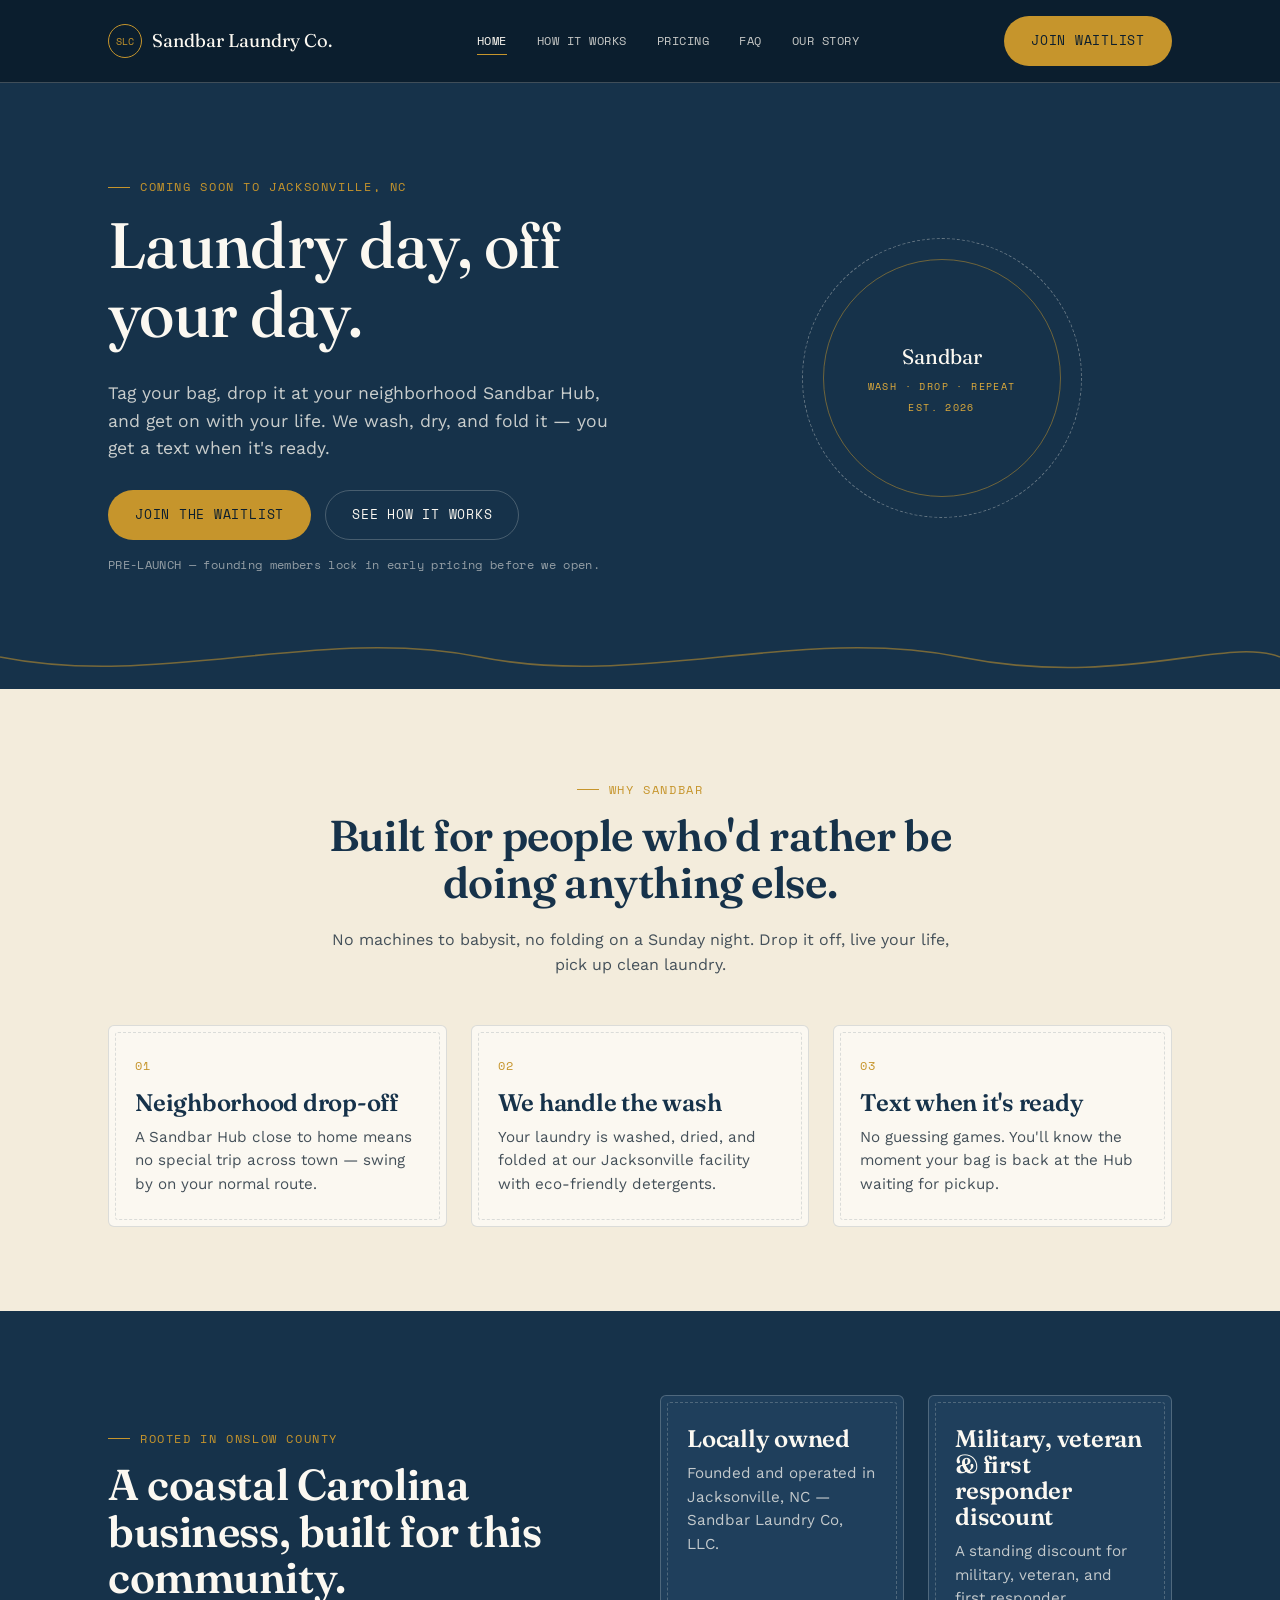
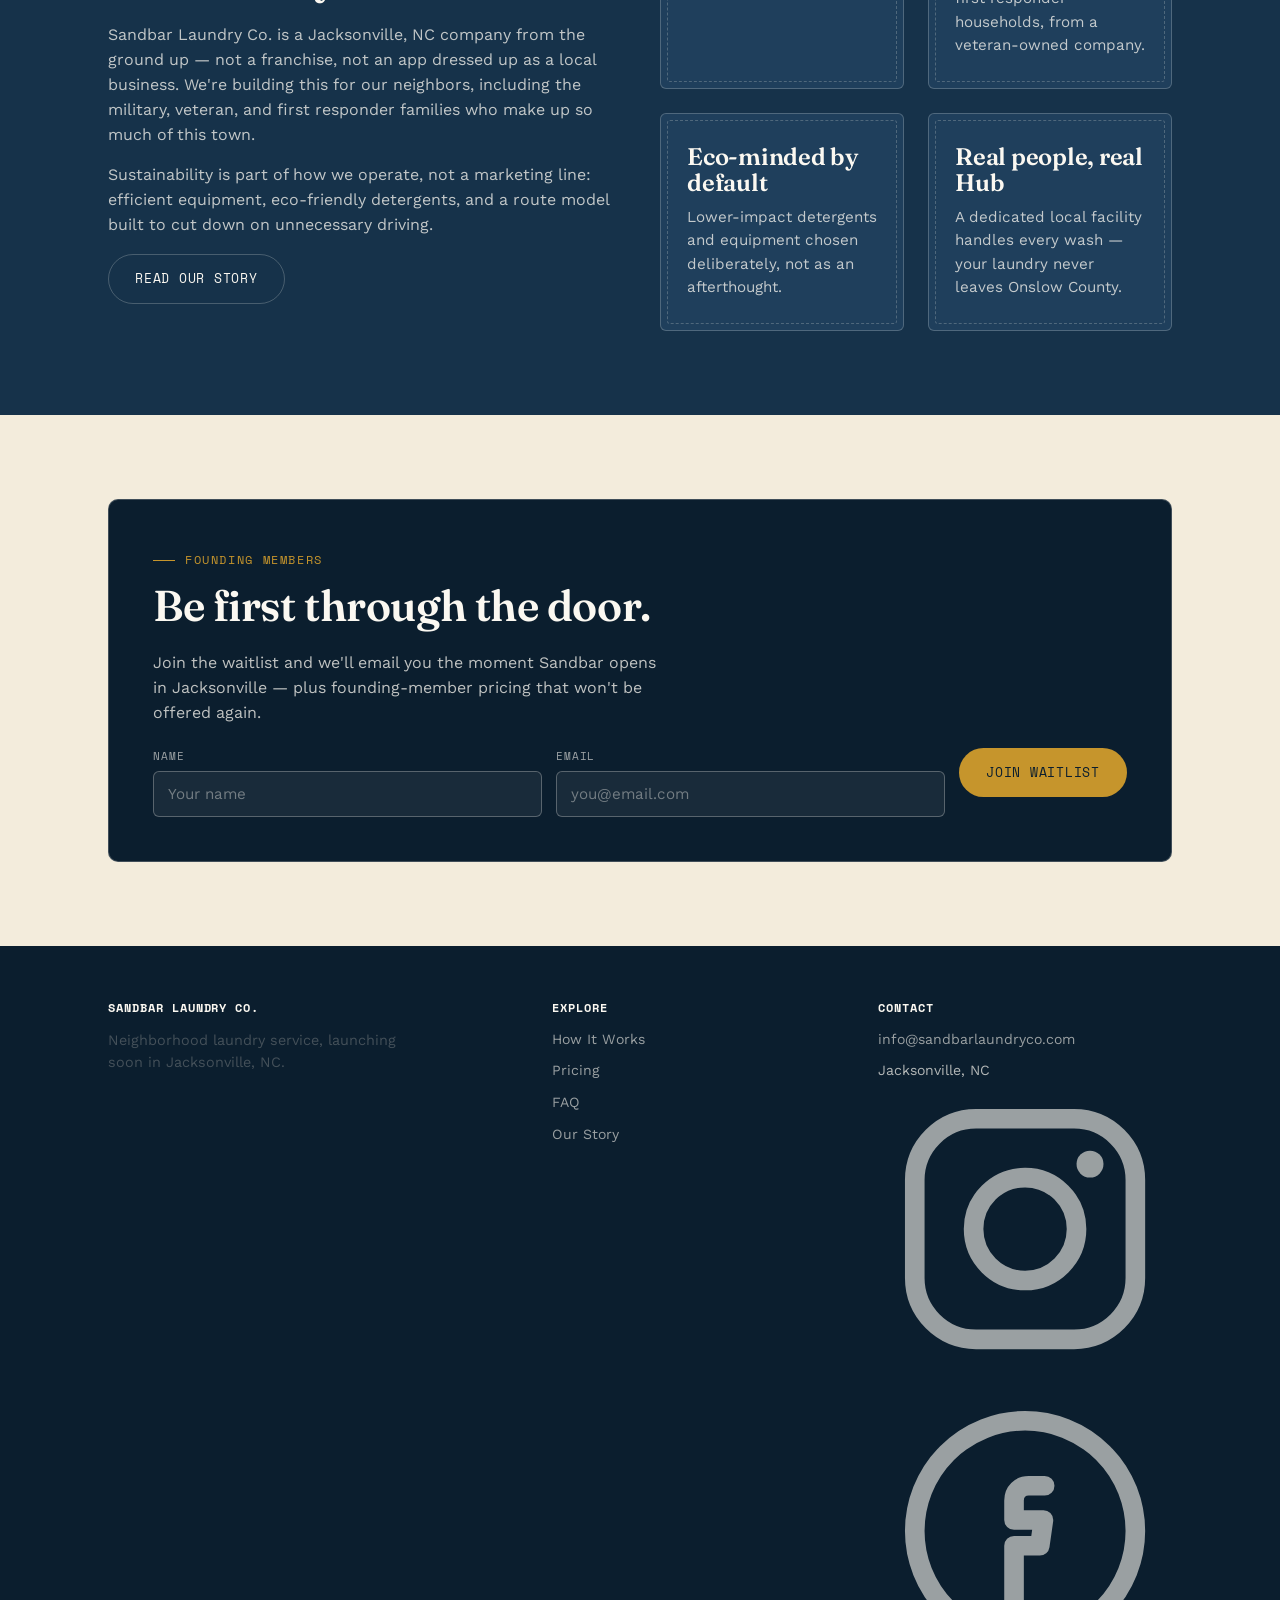
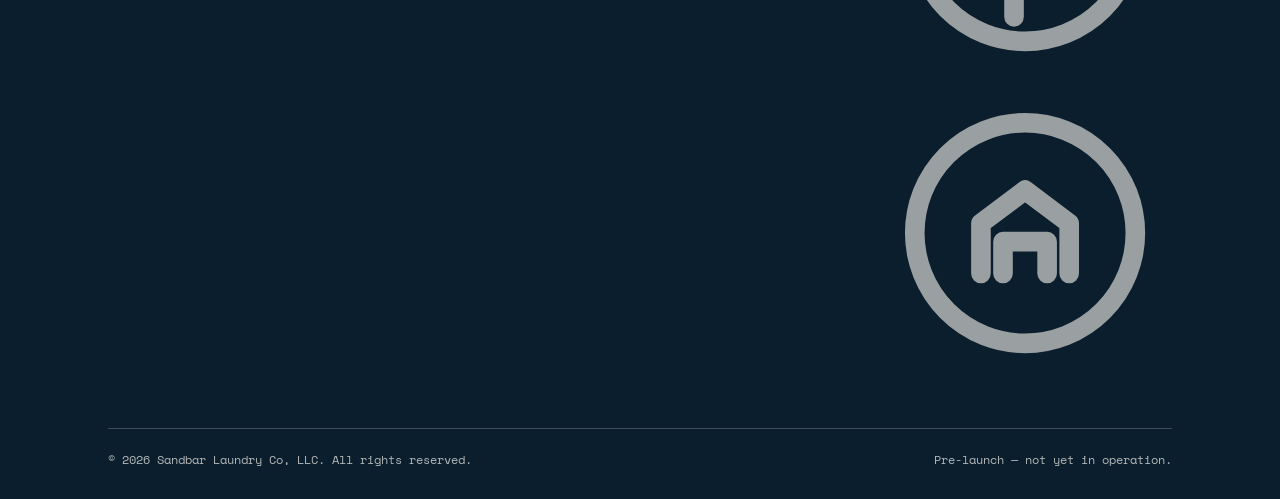
==== index.html @ 81ca7100 "Add files via upload 7/30_20:29" ====
<!DOCTYPE html>
<html lang="en">
<head>
<meta charset="UTF-8">
<meta name="viewport" content="width=device-width, initial-scale=1.0">
<script async src="https://www.googletagmanager.com/gtag/js?id=G-N0R6EFSBZQ"></script>
<script>
  window.dataLayer = window.dataLayer || [];
  function gtag(){dataLayer.push(arguments);}
  gtag('js', new Date());
  gtag('config', 'G-N0R6EFSBZQ');
</script>
<title>Sandbar Laundry Co. | Wash · Drop · Repeat — Jacksonville, NC</title>
<meta name="description" content="Sandbar Laundry Co. is bringing effortless, neighborhood laundry service to Jacksonville, NC. Join the waitlist for founding member pricing.">
<link rel="canonical" href="https://sandbarlaundryco.com/">
<link rel="icon" type="image/x-icon" href="favicon.ico">
<link rel="icon" type="image/png" sizes="32x32" href="favicon-32.png">
<link rel="icon" type="image/png" sizes="16x16" href="favicon-16.png">
<link rel="apple-touch-icon" sizes="180x180" href="favicon-180.png">
<meta property="og:type" content="website">
<meta property="og:site_name" content="Sandbar Laundry Co.">
<meta property="og:title" content="Sandbar Laundry Co. | Wash · Drop · Repeat — Jacksonville, NC">
<meta property="og:description" content="Sandbar Laundry Co. is bringing effortless, neighborhood laundry service to Jacksonville, NC. Join the waitlist for founding member pricing.">
<meta property="og:url" content="https://sandbarlaundryco.com/">
<meta property="og:image" content="https://sandbarlaundryco.com/og-image.png">
<meta property="og:image:width" content="1200">
<meta property="og:image:height" content="630">
<meta name="twitter:card" content="summary_large_image">
<meta name="twitter:title" content="Sandbar Laundry Co. | Wash · Drop · Repeat — Jacksonville, NC">
<meta name="twitter:description" content="Sandbar Laundry Co. is bringing effortless, neighborhood laundry service to Jacksonville, NC. Join the waitlist for founding member pricing.">
<meta name="twitter:image" content="https://sandbarlaundryco.com/og-image.png">
<link rel="preconnect" href="https://fonts.googleapis.com">
<link rel="preconnect" href="https://fonts.gstatic.com" crossorigin>
<link href="https://fonts.googleapis.com/css2?family=Fraunces:opsz,wght@9..144,400;9..144,500;9..144,600&family=Work+Sans:wght@400;500;600&family=Space+Mono:wght@400;700&display=swap" rel="stylesheet">
<link rel="stylesheet" href="style.css">
</head>
<body>

<header class="site-nav">
  <nav class="nav-inner">
    <a href="index.html" class="brand">
      <span class="brand-mark">SLC</span>
      Sandbar Laundry Co.
    </a>
    <button class="nav-toggle" aria-label="Toggle navigation" aria-expanded="false">☰</button>
    <ul class="nav-links">
      <li><a href="index.html" aria-current="page">Home</a></li>
      <li><a href="how-it-works.html">How It Works</a></li>
      <li><a href="pricing.html">Pricing</a></li>
      <li><a href="faq.html">FAQ</a></li>
      <li><a href="about.html">Our Story</a></li>
    </ul>
    <a href="#waitlist" class="btn btn-primary nav-cta">Join Waitlist</a>
  </nav>
</header>

<section class="hero">
  <div class="wrap hero-grid">
    <div>
      <span class="eyebrow">Coming soon to Jacksonville, NC</span>
      <h1>Laundry day, off your day.</h1>
      <p class="lede">Tag your bag, drop it at your neighborhood Sandbar Hub, and get on with your life. We wash, dry, and fold it — you get a text when it's ready.</p>
      <div class="hero-actions">
        <a href="#waitlist" class="btn btn-primary">Join the waitlist</a>
        <a href="how-it-works.html" class="btn btn-ghost">See how it works</a>
      </div>
      <p class="hero-note">PRE-LAUNCH — founding members lock in early pricing before we open.</p>
    </div>
    <div>
      <div class="badge-stamp">
        <div class="stamp-inner">
          <div class="stamp-title">Sandbar</div>
          <div class="stamp-sub">Wash · Drop · Repeat</div>
          <div class="stamp-sub">Est. 2026</div>
        </div>
      </div>
    </div>
  </div>
  <svg class="tideline" viewBox="0 0 1200 60" preserveAspectRatio="none" aria-hidden="true">
    <path d="M0,30 C150,60 300,0 450,30 C600,60 750,0 900,30 C1050,60 1150,10 1200,30" />
  </svg>
</section>

<section class="section-sand">
  <div class="wrap">
    <div class="section-head center">
      <span class="eyebrow">Why Sandbar</span>
      <h2>Built for people who'd rather be doing anything else.</h2>
      <p>No machines to babysit, no folding on a Sunday night. Drop it off, live your life, pick up clean laundry.</p>
    </div>
    <div class="card-grid cols-3">
      <div class="stamp-card">
        <span class="num">01</span>
        <h3>Neighborhood drop-off</h3>
        <p>A Sandbar Hub close to home means no special trip across town — swing by on your normal route.</p>
      </div>
      <div class="stamp-card">
        <span class="num">02</span>
        <h3>We handle the wash</h3>
        <p>Your laundry is washed, dried, and folded at our Jacksonville facility with eco-friendly detergents.</p>
      </div>
      <div class="stamp-card">
        <span class="num">03</span>
        <h3>Text when it's ready</h3>
        <p>No guessing games. You'll know the moment your bag is back at the Hub waiting for pickup.</p>
      </div>
    </div>
  </div>
</section>

<section class="section-navy">
  <div class="wrap two-col">
    <div>
      <span class="eyebrow">Rooted in Onslow County</span>
      <h2>A coastal Carolina business, built for this community.</h2>
      <p>Sandbar Laundry Co. is a Jacksonville, NC company from the ground up — not a franchise, not an app dressed up as a local business. We're building this for our neighbors, including the military, veteran, and first responder families who make up so much of this town.</p>
      <p>Sustainability is part of how we operate, not a marketing line: efficient equipment, eco-friendly detergents, and a route model built to cut down on unnecessary driving.</p>
      <a href="about.html" class="btn btn-ghost">Read our story</a>
    </div>
    <div class="card-grid cols-2">
      <div class="stamp-card">
        <h3>Locally owned</h3>
        <p>Founded and operated in Jacksonville, NC — Sandbar Laundry Co, LLC.</p>
      </div>
      <div class="stamp-card">
        <h3>Military, veteran &amp; first responder discount</h3>
        <p>A standing discount for military, veteran, and first responder households, from a veteran-owned company.</p>
      </div>
      <div class="stamp-card">
        <h3>Eco-minded by default</h3>
        <p>Lower-impact detergents and equipment chosen deliberately, not as an afterthought.</p>
      </div>
      <div class="stamp-card">
        <h3>Real people, real Hub</h3>
        <p>A dedicated local facility handles every wash — your laundry never leaves Onslow County.</p>
      </div>
    </div>
  </div>
</section>

<section class="section-sand" id="waitlist">
  <div class="wrap">
    <div class="waitlist-panel">
      <span class="eyebrow">Founding members</span>
      <h2 style="color: var(--paper);">Be first through the door.</h2>
      <p style="color: rgba(251,248,241,0.75); max-width: 52ch;">Join the waitlist and we'll email you the moment Sandbar opens in Jacksonville — plus founding-member pricing that won't be offered again.</p>

      <form class="waitlist-form inline" name="waitlist" method="POST" data-netlify="true" netlify-honeypot="bot-field" data-waitlist-form>
        <input type="hidden" name="form-name" value="waitlist">
        <input type="hidden" name="interest" value="general">
        <p class="hp-field"><label>Don't fill this out: <input name="bot-field"></label></p>
        <div class="field">
          <label for="name">Name</label>
          <input id="name" name="name" type="text" placeholder="Your name" required>
        </div>
        <div class="field">
          <label for="email">Email</label>
          <input id="email" name="email" type="email" placeholder="you@email.com" required>
        </div>
        <button type="submit" class="btn btn-primary">Join waitlist</button>
      </form>
      <p class="form-msg" role="status"></p>
    </div>
  </div>
</section>

<footer class="site-footer">
  <div class="wrap">
    <div class="footer-grid">
      <div>
        <h4>Sandbar Laundry Co.</h4>
        <p style="max-width: 34ch; font-size: 0.9rem;">Neighborhood laundry service, launching soon in Jacksonville, NC.</p>
      </div>
      <div>
        <h4>Explore</h4>
        <ul>
          <li><a href="how-it-works.html">How It Works</a></li>
          <li><a href="pricing.html">Pricing</a></li>
          <li><a href="faq.html">FAQ</a></li>
          <li><a href="about.html">Our Story</a></li>
        </ul>
      </div>
      <div>
        <h4>Contact</h4>
        <ul>
          <li><a href="mailto:info@sandbarlaundryco.com">info@sandbarlaundryco.com</a></li>
          <li>Jacksonville, NC</li>
        </ul>
        <div class="social-links">
          <a href="https://www.instagram.com/sandbarlaundryco" target="_blank" rel="noopener" aria-label="Sandbar Laundry Co. on Instagram">
            <svg viewBox="0 0 24 24" fill="none" stroke="currentColor" stroke-width="1.6" stroke-linecap="round" stroke-linejoin="round" aria-hidden="true">
              <rect x="3" y="3" width="18" height="18" rx="5"/>
              <circle cx="12" cy="12" r="4.2"/>
              <circle cx="17.3" cy="6.7" r="1.1" fill="currentColor" stroke="none"/>
            </svg>
          </a>
          <a href="https://www.facebook.com/sandbarlaundryco" target="_blank" rel="noopener" aria-label="Sandbar Laundry Co. on Facebook">
            <svg viewBox="0 0 24 24" fill="none" stroke="currentColor" stroke-width="1.6" stroke-linecap="round" stroke-linejoin="round" aria-hidden="true">
              <circle cx="12" cy="12" r="9"/>
              <path d="M13.6 8.3h-1.3c-.7 0-1.2.5-1.2 1.2v1.6h2.4l-.3 2.1h-2.1V19" fill="none"/>
            </svg>
          </a>
          <a href="https://nextdoor.com/page/sandbar-laundry-co-jacksonville-nc" target="_blank" rel="noopener" aria-label="Sandbar Laundry Co. on Nextdoor">
            <svg viewBox="0 0 24 24" fill="none" stroke="currentColor" stroke-width="1.6" stroke-linecap="round" stroke-linejoin="round" aria-hidden="true">
              <circle cx="12" cy="12" r="9"/>
              <path d="M8.4 15.3v-4.1l3.6-2.7 3.6 2.7v4.1"/>
              <path d="M10.2 15.3v-2.6h3.6v2.6"/>
            </svg>
          </a>
        </div>
      </div>
    </div>
    <div class="footer-bottom">
      <span>© 2026 Sandbar Laundry Co, LLC. All rights reserved.</span>
      <span>Pre-launch — not yet in operation.</span>
    </div>
  </div>
</footer>

<script src="main.js"></script>
</body>
</html>
---- style.css ----
/* ==========================================================================
   Sandbar Laundry Co. — Design System
   Palette: deep navy, warm sand, marker gold
   Type: Fraunces (display) / Work Sans (body) / Space Mono (utility)
   Signature motifs: postage-stamp badge cards, hand-drawn tideline dividers
   ========================================================================== */

:root {
  --navy: #16324A;
  --navy-deep: #0B1E2E;
  --navy-soft: #1F3F5C;
  --sand: #F3ECDC;
  --sand-dark: #E4D6B4;
  --paper: #FBF8F1;
  --gold: #C6952C;
  --gold-bright: #E0AC3B;
  --ink: #16232B;
  --ink-soft: #445059;
  --white: #FFFFFF;
  --line: rgba(22, 50, 74, 0.14);
  --line-light: rgba(251, 248, 241, 0.22);

  --font-display: 'Fraunces', Georgia, serif;
  --font-body: 'Work Sans', -apple-system, sans-serif;
  --font-mono: 'Space Mono', ui-monospace, monospace;

  --max-w: 1120px;
  --radius: 6px;
}

*, *::before, *::after { box-sizing: border-box; }
html { scroll-behavior: smooth; }
@media (prefers-reduced-motion: reduce) {
  html { scroll-behavior: auto; }
  *, *::before, *::after { animation-duration: 0.001ms !important; animation-iteration-count: 1 !important; transition-duration: 0.001ms !important; scroll-behavior: auto !important; }
}

body {
  margin: 0;
  font-family: var(--font-body);
  color: var(--ink);
  background: var(--paper);
  line-height: 1.55;
  -webkit-font-smoothing: antialiased;
}

h1, h2, h3, h4 {
  font-family: var(--font-display);
  font-weight: 600;
  line-height: 1.08;
  margin: 0 0 0.5em;
  color: var(--navy);
  letter-spacing: -0.01em;
}

h1 { font-size: clamp(2.4rem, 5vw, 4.2rem); font-weight: 500; }
h2 { font-size: clamp(1.9rem, 3.4vw, 2.7rem); }
h3 { font-size: clamp(1.2rem, 2vw, 1.5rem); }

p { margin: 0 0 1em; color: var(--ink-soft); }
a { color: inherit; }

.wrap {
  max-width: var(--max-w);
  margin: 0 auto;
  padding: 0 28px;
}

.eyebrow {
  font-family: var(--font-mono);
  font-size: 0.72rem;
  letter-spacing: 0.14em;
  text-transform: uppercase;
  color: var(--gold);
  display: inline-flex;
  align-items: center;
  gap: 10px;
  margin-bottom: 14px;
}
.eyebrow::before {
  content: "";
  width: 22px;
  height: 1px;
  background: var(--gold);
  display: inline-block;
}

/* ---------- Buttons ---------- */
.btn {
  font-family: var(--font-mono);
  font-size: 0.8rem;
  letter-spacing: 0.06em;
  text-transform: uppercase;
  text-decoration: none;
  display: inline-flex;
  align-items: center;
  justify-content: center;
  gap: 8px;
  padding: 14px 26px;
  border-radius: 999px;
  border: 1px solid transparent;
  cursor: pointer;
  transition: transform 0.15s ease, background 0.15s ease, color 0.15s ease, border-color .15s ease;
}
.btn-primary { background: var(--gold); color: var(--navy-deep); }
.btn-primary:hover { background: var(--gold-bright); transform: translateY(-1px); }
.btn-ghost { background: transparent; border-color: var(--line-light); color: var(--paper); }
.btn-ghost:hover { border-color: var(--gold); color: var(--gold); }
.btn-outline { background: transparent; border-color: var(--navy); color: var(--navy); }
.btn-outline:hover { background: var(--navy); color: var(--paper); }

/* ---------- Nav ---------- */
header.site-nav {
  position: sticky;
  top: 0;
  z-index: 40;
  background: var(--navy-deep);
  border-bottom: 1px solid var(--line-light);
}
.nav-inner {
  display: flex;
  align-items: center;
  justify-content: space-between;
  padding: 16px 28px;
  max-width: var(--max-w);
  margin: 0 auto;
}
.brand {
  display: flex;
  align-items: center;
  gap: 10px;
  text-decoration: none;
  color: var(--paper);
  font-family: var(--font-display);
  font-size: 1.15rem;
}
.brand-mark {
  width: 34px; height: 34px;
  border-radius: 50%;
  border: 1.5px solid var(--gold);
  display: flex; align-items: center; justify-content: center;
  font-family: var(--font-mono);
  font-size: 0.65rem;
  color: var(--gold);
}
.nav-links {
  display: flex;
  gap: 30px;
  list-style: none;
  margin: 0; padding: 0;
  font-family: var(--font-mono);
  font-size: 0.78rem;
  letter-spacing: 0.04em;
  text-transform: uppercase;
}
.nav-links a {
  color: var(--paper);
  text-decoration: none;
  opacity: 0.78;
  padding-bottom: 4px;
  border-bottom: 1px solid transparent;
}
.nav-links a:hover, .nav-links a[aria-current="page"] { opacity: 1; border-color: var(--gold); }
.nav-cta { display: none; }
@media (min-width: 880px) { .nav-cta { display: inline-flex; } }
.nav-toggle {
  display: inline-flex;
  background: none; border: 1px solid var(--line-light); border-radius: 8px;
  color: var(--paper); padding: 8px 10px; cursor: pointer;
}
@media (min-width: 880px) { .nav-toggle { display: none; } }
@media (max-width: 879px) {
  .nav-links { position: absolute; top: 100%; left: 0; right: 0; background: var(--navy-deep);
    flex-direction: column; gap: 0; padding: 6px 28px 18px; border-bottom: 1px solid var(--line-light);
    display: none; }
  .nav-links.open { display: flex; }
  .nav-links li { padding: 12px 0; border-top: 1px solid var(--line-light); }
}

/* ---------- Hero ---------- */
.hero {
  background: var(--navy);
  color: var(--paper);
  position: relative;
  overflow: hidden;
  padding: 88px 0 0;
}
.hero-grid {
  display: grid;
  gap: 40px;
  align-items: center;
}
@media (min-width: 900px) { .hero-grid { grid-template-columns: 1.1fr 0.9fr; padding-bottom: 40px; } }
.hero h1 { color: var(--paper); }
.hero .lede { color: rgba(251,248,241,0.78); font-size: 1.1rem; max-width: 46ch; }
.hero-actions { display: flex; flex-wrap: wrap; gap: 14px; margin-top: 28px; }
.hero-note { font-family: var(--font-mono); font-size: 0.72rem; color: rgba(251,248,241,0.55); margin-top: 16px; letter-spacing: .03em; }

.badge-stamp {
  border: 1.5px dashed rgba(251,248,241,0.35);
  border-radius: 50%;
  aspect-ratio: 1;
  width: min(280px, 80%);
  margin: 0 auto;
  display: flex; align-items: center; justify-content: center;
  text-align: center;
  font-family: var(--font-mono);
  color: var(--gold-bright);
  padding: 20px;
}
.badge-stamp .stamp-inner {
  border: 1px solid rgba(198,149,44,0.5);
  border-radius: 50%;
  width: 100%; height: 100%;
  display: flex; flex-direction: column; align-items: center; justify-content: center;
  gap: 6px;
}
.badge-stamp .stamp-title { font-family: var(--font-display); color: var(--paper); font-size: 1.3rem; }
.badge-stamp .stamp-sub { font-size: 0.62rem; letter-spacing: 0.14em; text-transform: uppercase; }

/* Tideline divider */
.tideline { width: 100%; height: 64px; display: block; }
.tideline path { fill: none; stroke: var(--gold); stroke-width: 1.5; opacity: 0.55; }

/* ---------- Sections ---------- */
section { padding: 84px 0; }
.section-sand { background: var(--sand); }
.section-navy { background: var(--navy); color: var(--paper); }
.section-navy h2, .section-navy h3 { color: var(--paper); }
.section-navy p { color: rgba(251,248,241,0.75); }
.section-head { max-width: 640px; margin-bottom: 48px; }
.section-head.center { margin-left: auto; margin-right: auto; text-align: center; }

/* Feature / stamp cards */
.card-grid { display: grid; gap: 24px; }
@media (min-width: 700px) { .card-grid.cols-3 { grid-template-columns: repeat(3, 1fr); } }
@media (min-width: 700px) { .card-grid.cols-2 { grid-template-columns: repeat(2, 1fr); } }

.stamp-card {
  background: var(--paper);
  border: 1px solid var(--line);
  border-radius: var(--radius);
  padding: 30px 26px;
  position: relative;
}
.stamp-card::before {
  content: "";
  position: absolute; inset: 6px;
  border: 1px dashed var(--line);
  border-radius: 3px;
  pointer-events: none;
}
.stamp-card .num {
  font-family: var(--font-mono);
  color: var(--gold);
  font-size: 0.78rem;
  letter-spacing: 0.08em;
  display: block;
  margin-bottom: 14px;
}
.stamp-card h3 { margin-bottom: 10px; }
.stamp-card p { margin-bottom: 0; font-size: 0.95rem; }

.section-navy .stamp-card {
  background: var(--navy-soft);
  border-color: var(--line-light);
}
.section-navy .stamp-card::before { border-color: var(--line-light); }

/* Steps (real sequence) */
.steps { counter-reset: step; }
.step {
  display: grid;
  grid-template-columns: 56px 1fr;
  gap: 22px;
  padding: 28px 0;
  border-top: 1px solid var(--line);
}
.step:first-child { border-top: none; }
.step-index {
  font-family: var(--font-mono);
  color: var(--gold);
  font-size: 1rem;
  padding-top: 4px;
}

/* Pricing */
.price-card {
  background: var(--paper);
  border: 1px solid var(--line);
  border-radius: var(--radius);
  padding: 34px 28px;
  display: flex;
  flex-direction: column;
  gap: 16px;
}
.price-card.featured { border-color: var(--gold); box-shadow: 0 0 0 1px var(--gold); }
.price-tag { font-family: var(--font-mono); color: var(--gold); font-size: 0.75rem; text-transform: uppercase; letter-spacing: .08em; }
.price-list { list-style: none; margin: 0; padding: 0; display: flex; flex-direction: column; gap: 10px; }
.price-list li { padding-left: 22px; position: relative; font-size: 0.92rem; color: var(--ink-soft); }
.price-list li::before { content: "—"; position: absolute; left: 0; color: var(--gold); }

/* Waitlist form */
.waitlist-panel {
  background: var(--navy-deep);
  color: var(--paper);
  border-radius: 10px;
  padding: 44px;
  border: 1px solid var(--line-light);
}
.waitlist-form { display: grid; gap: 14px; margin-top: 22px; }
@media (min-width: 640px) { .waitlist-form.inline { grid-template-columns: 1fr 1fr auto; align-items: start; } }
.field { display: flex; flex-direction: column; gap: 6px; }
.field label { font-family: var(--font-mono); font-size: 0.68rem; letter-spacing: 0.08em; text-transform: uppercase; color: rgba(251,248,241,0.6); }
.field input, .field select {
  font-family: var(--font-body);
  font-size: 0.95rem;
  padding: 13px 14px;
  border-radius: 6px;
  border: 1px solid rgba(251,248,241,0.28);
  background: rgba(251,248,241,0.06);
  color: var(--paper);
}
.field input::placeholder { color: rgba(251,248,241,0.4); }
.field input:focus, .field select:focus, a:focus-visible, button:focus-visible {
  outline: 2px solid var(--gold);
  outline-offset: 2px;
}
.hp-field { position: absolute; left: -9999px; }
.form-msg { font-family: var(--font-mono); font-size: 0.78rem; margin-top: 14px; display: none; }
.form-msg.show { display: block; }
.form-msg.ok { color: #8FCB8A; }
.form-msg.err { color: #E28B8B; }

/* FAQ accordion */
.faq-item { border-top: 1px solid var(--line); padding: 22px 0; }
.faq-item:last-child { border-bottom: 1px solid var(--line); }
.faq-q {
  width: 100%;
  text-align: left;
  background: none;
  border: none;
  cursor: pointer;
  display: flex;
  justify-content: space-between;
  align-items: center;
  gap: 20px;
  font-family: var(--font-display);
  font-size: 1.1rem;
  color: var(--navy);
  padding: 0;
}
.faq-q .plus { font-family: var(--font-mono); color: var(--gold); font-size: 1.1rem; transition: transform .2s ease; }
.faq-item[data-open="true"] .plus { transform: rotate(45deg); }
.faq-a { max-height: 0; overflow: hidden; transition: max-height .25s ease; }
.faq-item[data-open="true"] .faq-a { max-height: 400px; }
.faq-a p { padding-top: 14px; margin-bottom: 0; }

/* Footer */
footer.site-footer {
  background: var(--navy-deep);
  color: rgba(251,248,241,0.7);
  padding: 56px 0 30px;
}
.footer-grid { display: grid; gap: 32px; margin-bottom: 40px; }
@media (min-width: 700px) { .footer-grid { grid-template-columns: 1.4fr 1fr 1fr; } }
.footer-grid h4 { color: var(--paper); font-family: var(--font-mono); font-size: 0.75rem; letter-spacing: .08em; text-transform: uppercase; margin-bottom: 14px; }
.footer-grid ul { list-style: none; margin: 0; padding: 0; display: flex; flex-direction: column; gap: 10px; font-size: 0.88rem; }
.footer-grid a { text-decoration: none; opacity: .85; }
.footer-grid a:hover { opacity: 1; color: var(--gold-bright); }
.footer-bottom {
  border-top: 1px solid var(--line-light);
  padding-top: 22px;
  font-family: var(--font-mono);
  font-size: 0.72rem;
  display: flex; flex-wrap: wrap; gap: 10px; justify-content: space-between;
}

.tag-pill {
  display: inline-flex;
  align-items: center;
  gap: 8px;
  font-family: var(--font-mono);
  font-size: 0.7rem;
  letter-spacing: .05em;
  text-transform: uppercase;
  border: 1px solid var(--line);
  border-radius: 999px;
  padding: 6px 14px;
  color: var(--navy);
}

.two-col { display: grid; gap: 40px; }
@media (min-width: 860px) { .two-col { grid-template-columns: 1fr 1fr; align-items: center; } }

.honest-note {
  font-family: var(--font-mono);
  font-size: 0.72rem;
  color: var(--ink-soft);
  border-left: 2px solid var(--gold);
  padding-left: 14px;
  margin-top: 24px;
}
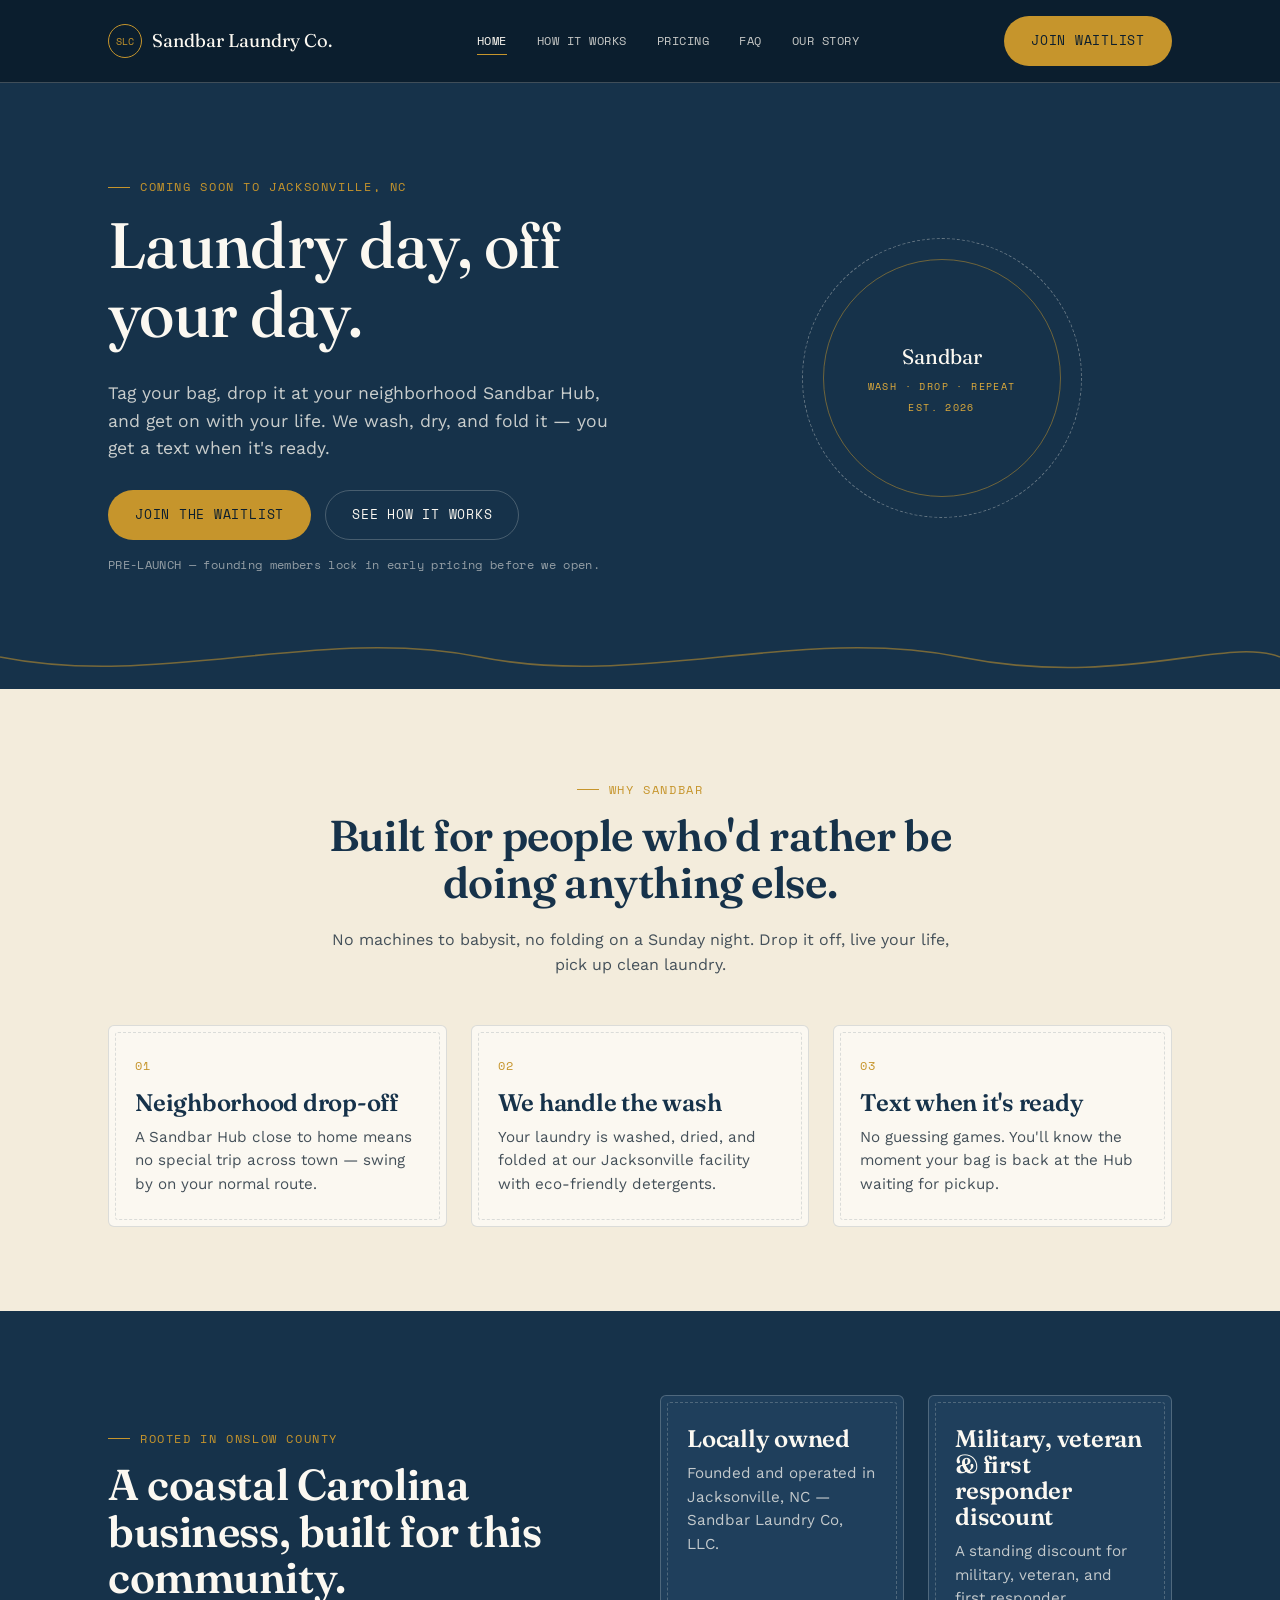
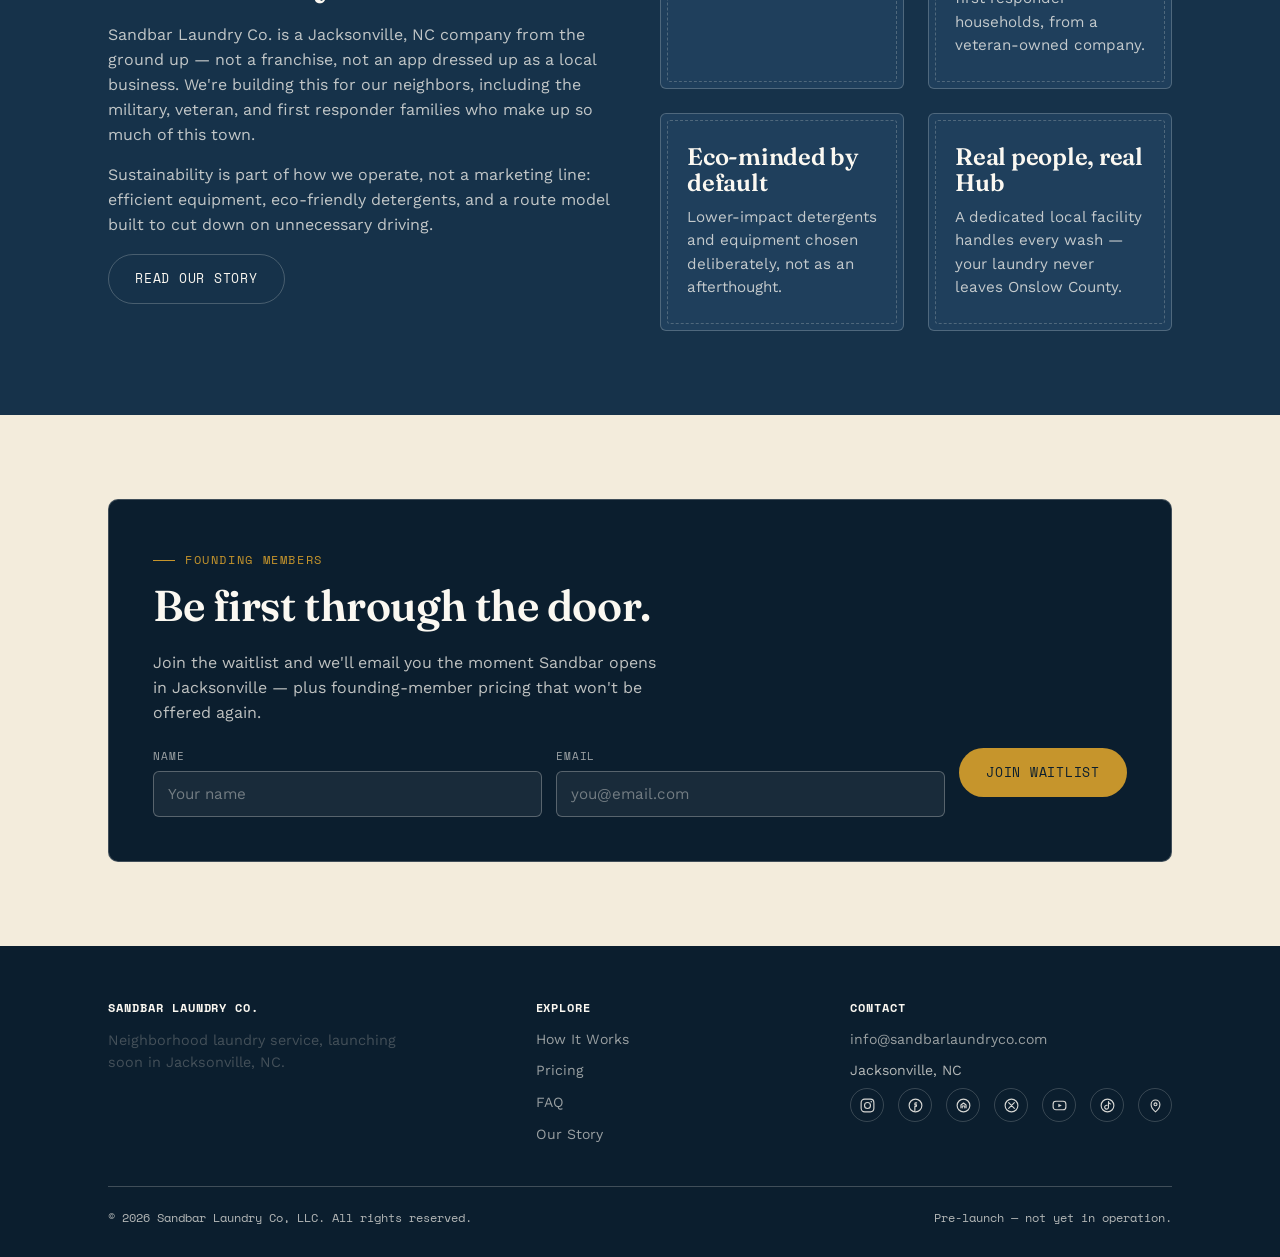
==== commit 11aba67a: "Add files via upload 8/3_11:16" ====
--- a/index.html
+++ b/index.html
@@ -207,6 +207,31 @@
               <path d="M10.2 15.3v-2.6h3.6v2.6"/>
             </svg>
           </a>
+          <a href="https://x.com/sandbarlaundry" target="_blank" rel="noopener" aria-label="Sandbar Laundry Co. on X">
+            <svg viewBox="0 0 24 24" fill="none" stroke="currentColor" stroke-width="1.6" stroke-linecap="round" stroke-linejoin="round" aria-hidden="true">
+              <circle cx="12" cy="12" r="9"/>
+              <path d="M8 8l8 8M16 8l-8 8"/>
+            </svg>
+          </a>
+          <a href="https://www.youtube.com/@sandbarlaundryco" target="_blank" rel="noopener" aria-label="Sandbar Laundry Co. on YouTube">
+            <svg viewBox="0 0 24 24" fill="none" stroke="currentColor" stroke-width="1.6" stroke-linecap="round" stroke-linejoin="round" aria-hidden="true">
+              <rect x="3" y="6" width="18" height="12" rx="4"/>
+              <path d="M10.3 9.6l5 2.4-5 2.4z" fill="currentColor" stroke="none"/>
+            </svg>
+          </a>
+          <a href="https://www.tiktok.com/@sandbarlaundryco" target="_blank" rel="noopener" aria-label="Sandbar Laundry Co. on TikTok">
+            <svg viewBox="0 0 24 24" fill="none" stroke="currentColor" stroke-width="1.6" stroke-linecap="round" stroke-linejoin="round" aria-hidden="true">
+              <circle cx="12" cy="12" r="9"/>
+              <path d="M13.4 6.8v7.6a2.7 2.7 0 1 1-2.1-2.63"/>
+              <path d="M13.4 6.8c.3 1.7 1.5 2.8 3.1 3"/>
+            </svg>
+          </a>
+          <a href="https://share.google/N1tK1BpZKQQRyxhbU" target="_blank" rel="noopener" aria-label="Sandbar Laundry Co. on Google">
+            <svg viewBox="0 0 24 24" fill="none" stroke="currentColor" stroke-width="1.6" stroke-linecap="round" stroke-linejoin="round" aria-hidden="true">
+              <path d="M12 21s-6.2-5.4-6.2-10.5A6.2 6.2 0 0 1 18.2 10.5C18.2 15.6 12 21 12 21z"/>
+              <circle cx="12" cy="10.3" r="2.1"/>
+            </svg>
+          </a>
         </div>
       </div>
     </div>
--- a/style.css
+++ b/style.css
@@ -368,6 +368,30 @@
 .footer-grid ul { list-style: none; margin: 0; padding: 0; display: flex; flex-direction: column; gap: 10px; font-size: 0.88rem; }
 .footer-grid a { text-decoration: none; opacity: .85; }
 .footer-grid a:hover { opacity: 1; color: var(--gold-bright); }
+
+.social-links {
+  display: flex;
+  gap: 14px;
+  margin-top: 6px;
+}
+.social-links a {
+  display: inline-flex;
+  align-items: center;
+  justify-content: center;
+  width: 34px;
+  height: 34px;
+  border-radius: 50%;
+  border: 1px solid var(--line-light);
+  color: var(--paper);
+  opacity: 0.85;
+  transition: border-color .15s ease, color .15s ease, opacity .15s ease;
+}
+.social-links a:hover {
+  border-color: var(--gold);
+  color: var(--gold-bright);
+  opacity: 1;
+}
+.social-links svg { width: 17px; height: 17px; }
 .footer-bottom {
   border-top: 1px solid var(--line-light);
   padding-top: 22px;
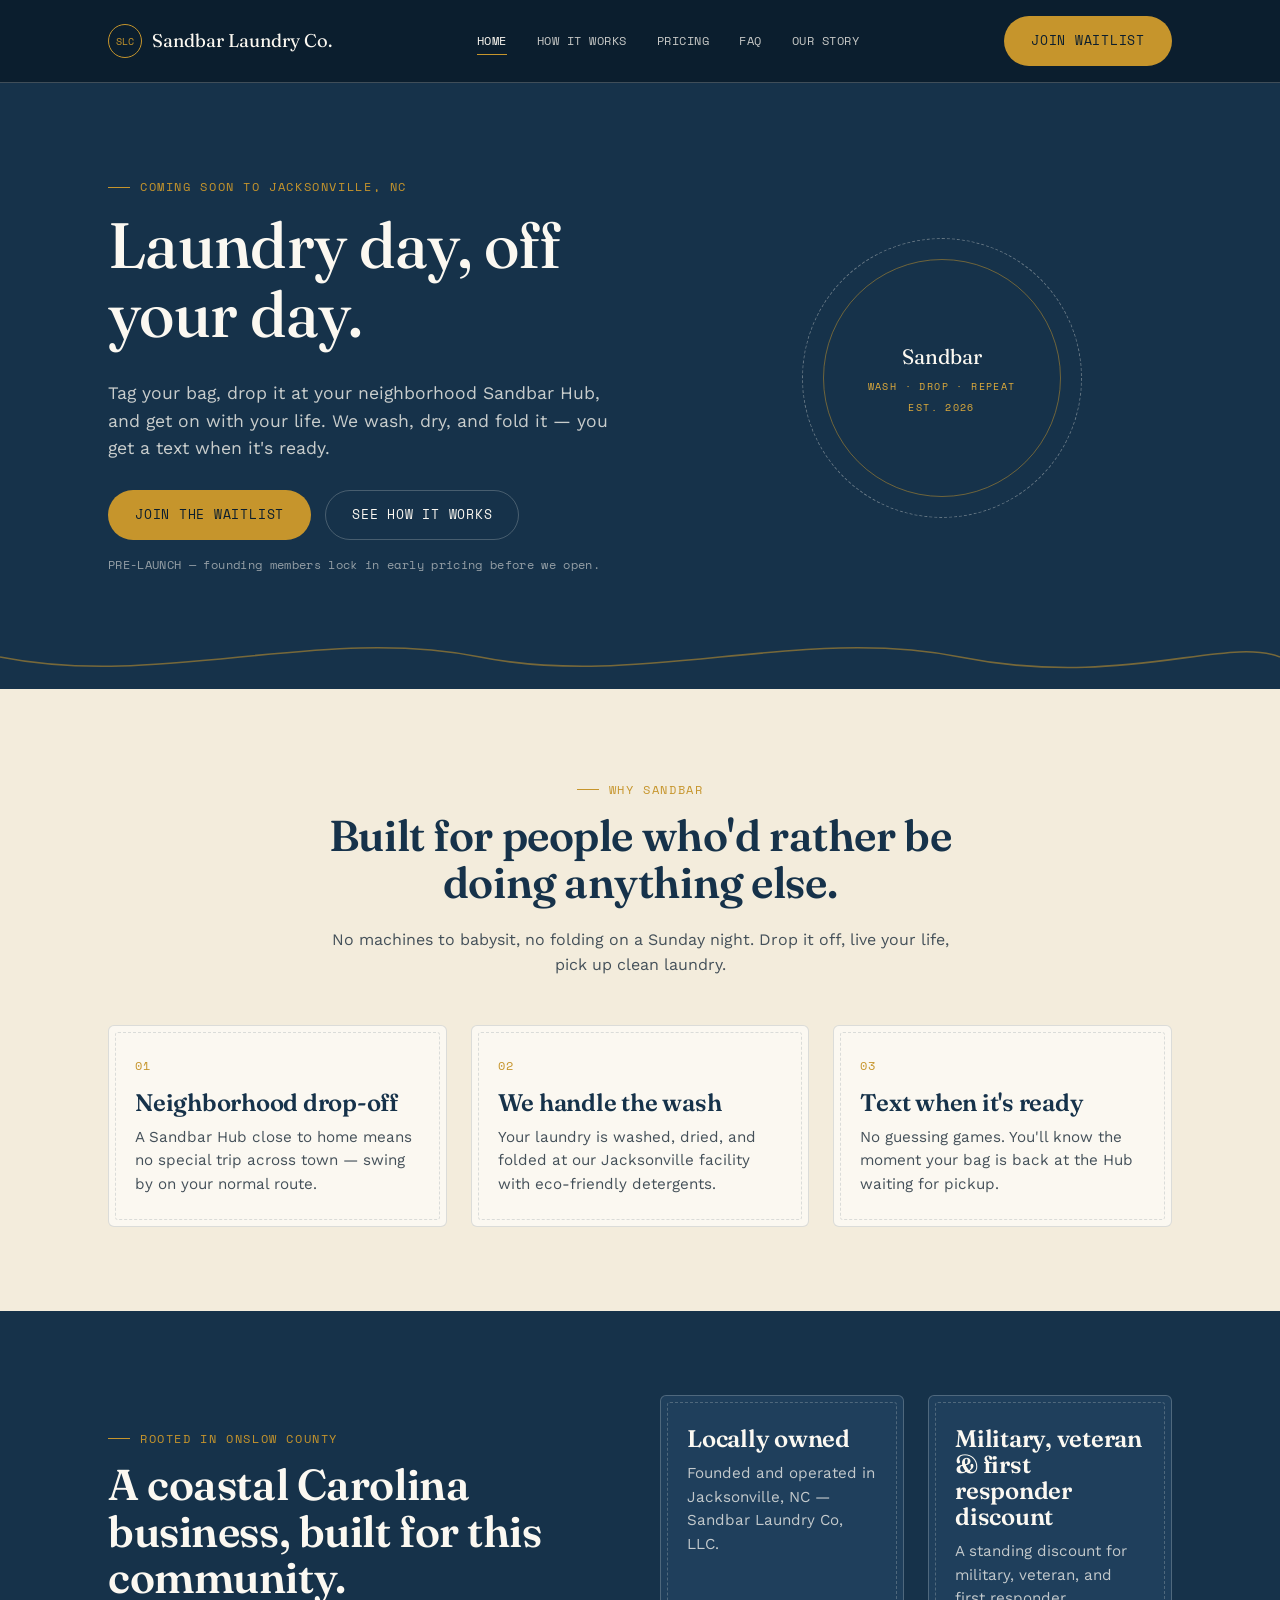
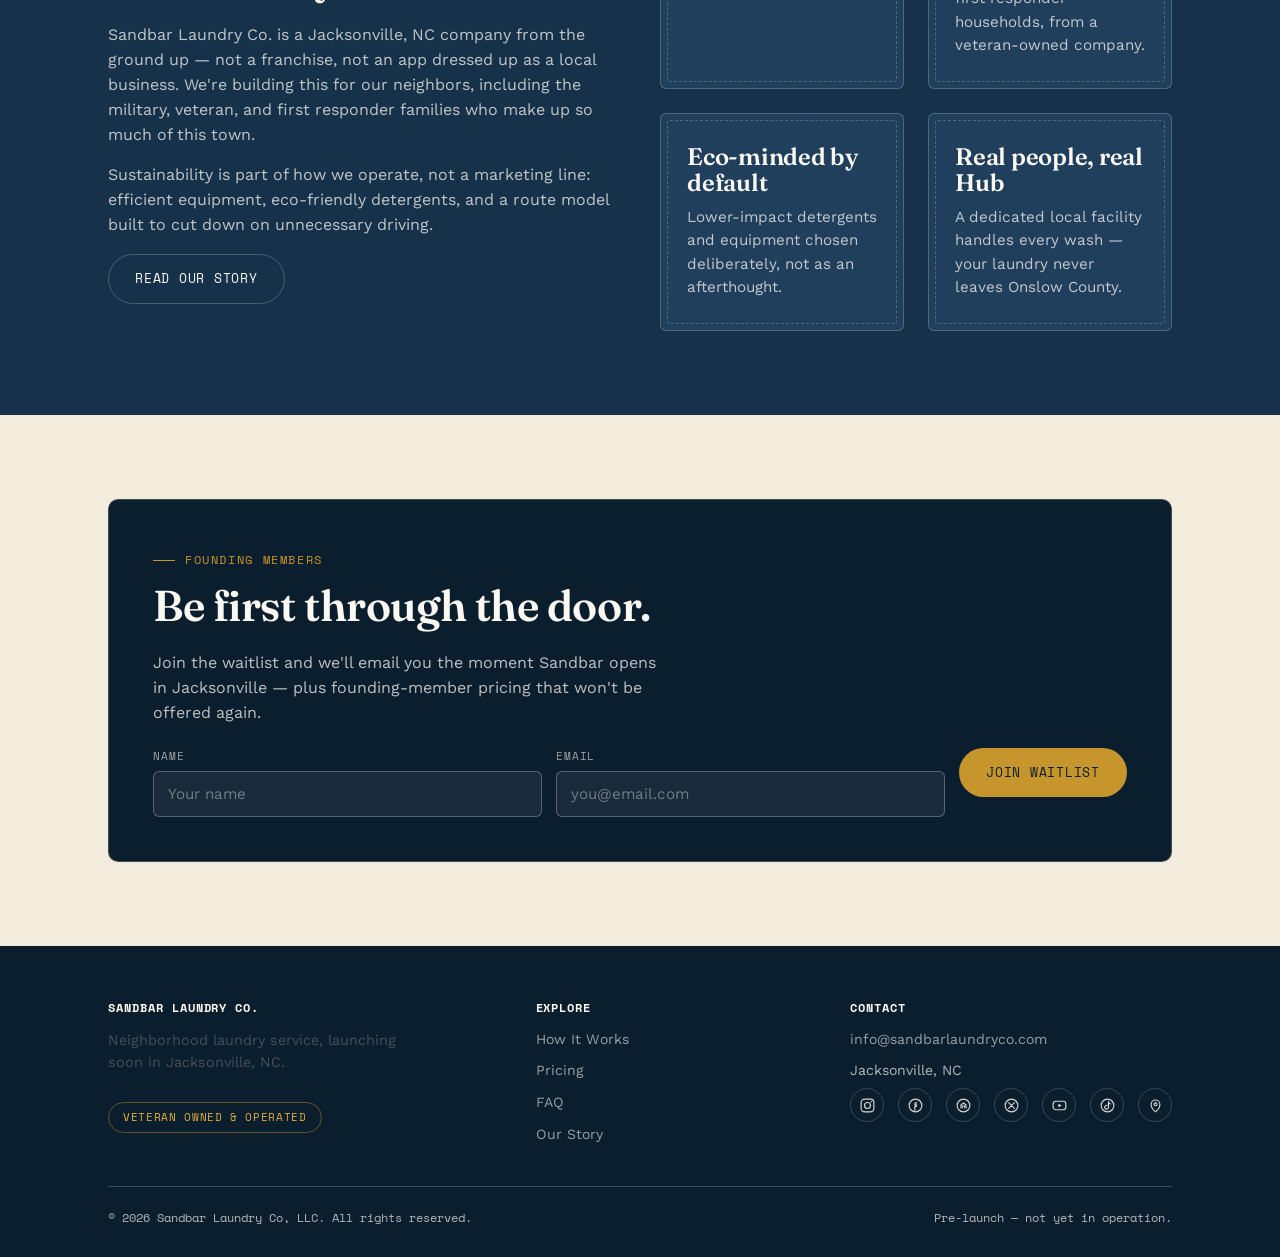
==== commit 0865390d: "Add files via upload 8/3_12:04" ====
--- a/index.html
+++ b/index.html
@@ -170,6 +170,7 @@
       <div>
         <h4>Sandbar Laundry Co.</h4>
         <p style="max-width: 34ch; font-size: 0.9rem;">Neighborhood laundry service, launching soon in Jacksonville, NC.</p>
+        <span class="tag-pill-dark">Veteran Owned &amp; Operated</span>
       </div>
       <div>
         <h4>Explore</h4>
--- a/style.css
+++ b/style.css
@@ -414,6 +414,21 @@
   color: var(--navy);
 }
 
+.tag-pill-dark {
+  display: inline-flex;
+  align-items: center;
+  gap: 8px;
+  font-family: var(--font-mono);
+  font-size: 0.68rem;
+  letter-spacing: .06em;
+  text-transform: uppercase;
+  border: 1px solid rgba(198, 149, 44, 0.45);
+  border-radius: 999px;
+  padding: 6px 14px;
+  margin-top: 14px;
+  color: var(--gold-bright);
+}
+
 .two-col { display: grid; gap: 40px; }
 @media (min-width: 860px) { .two-col { grid-template-columns: 1fr 1fr; align-items: center; } }
 
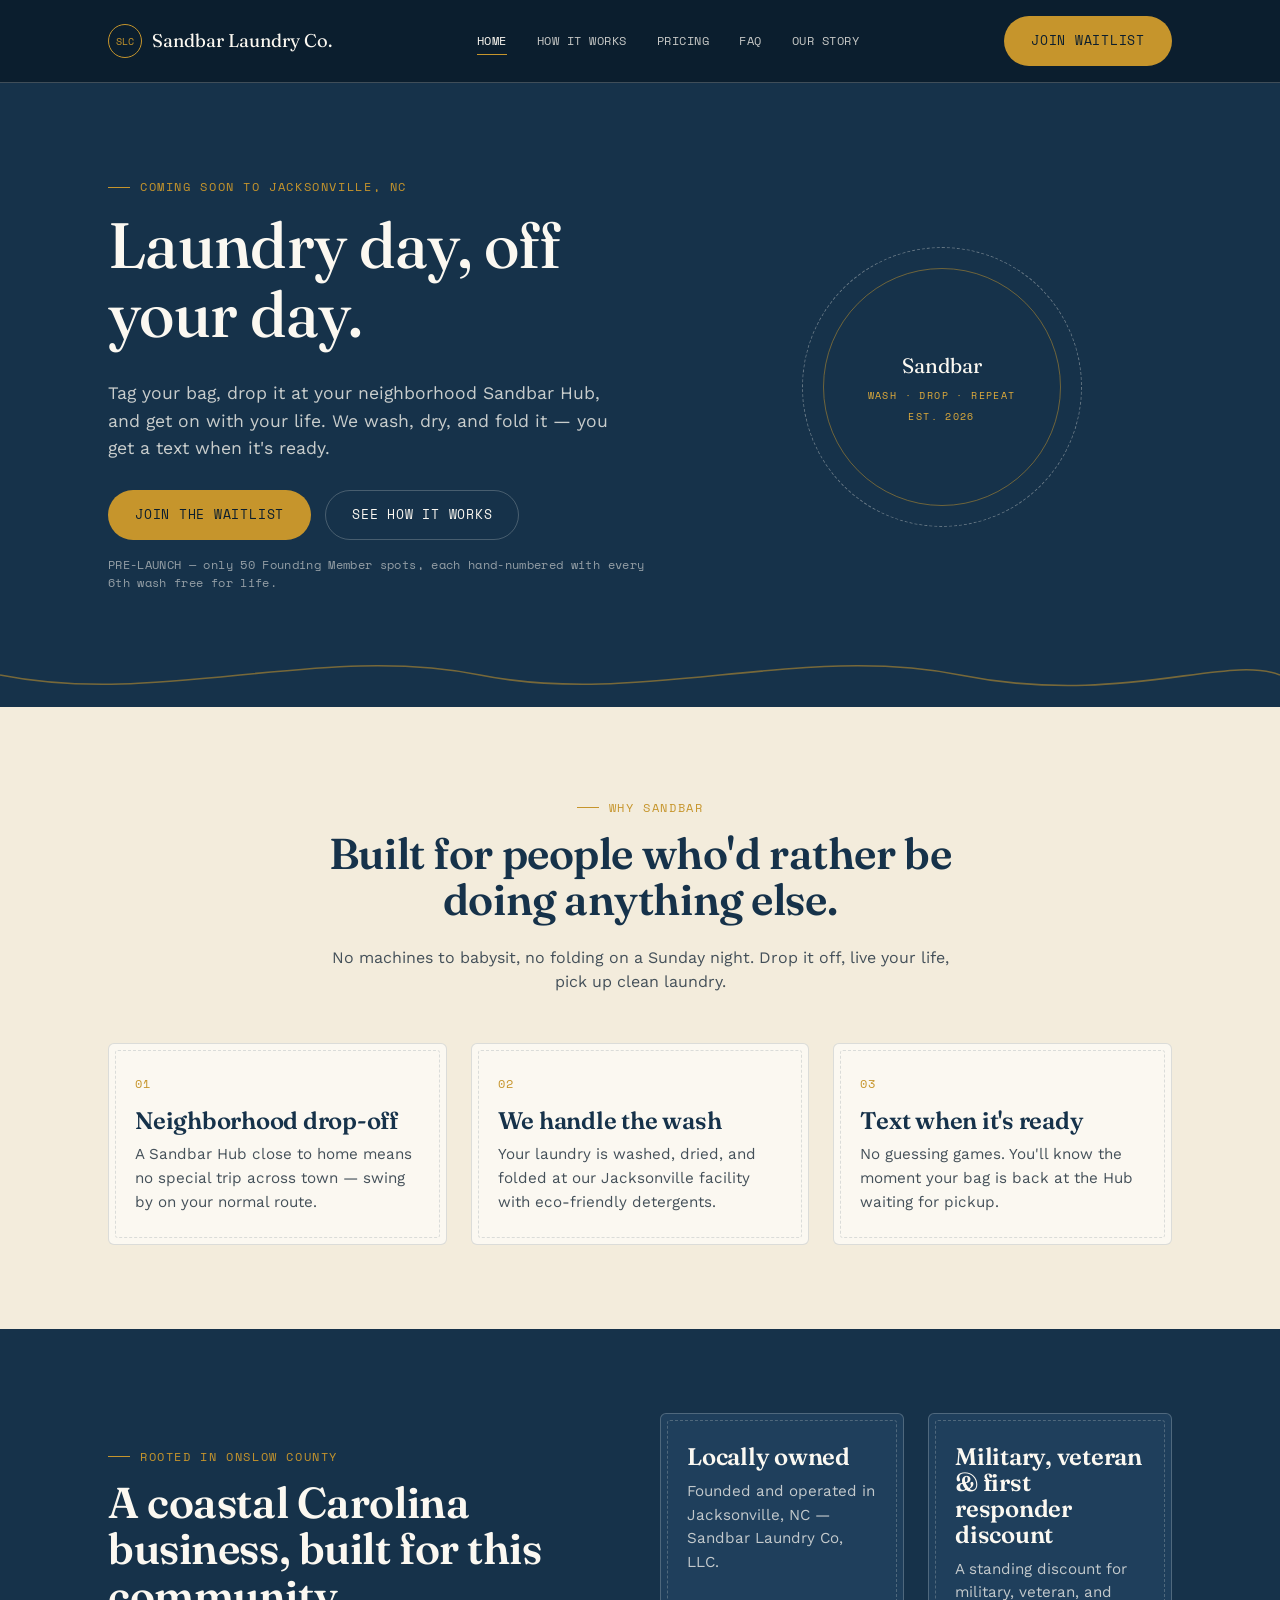
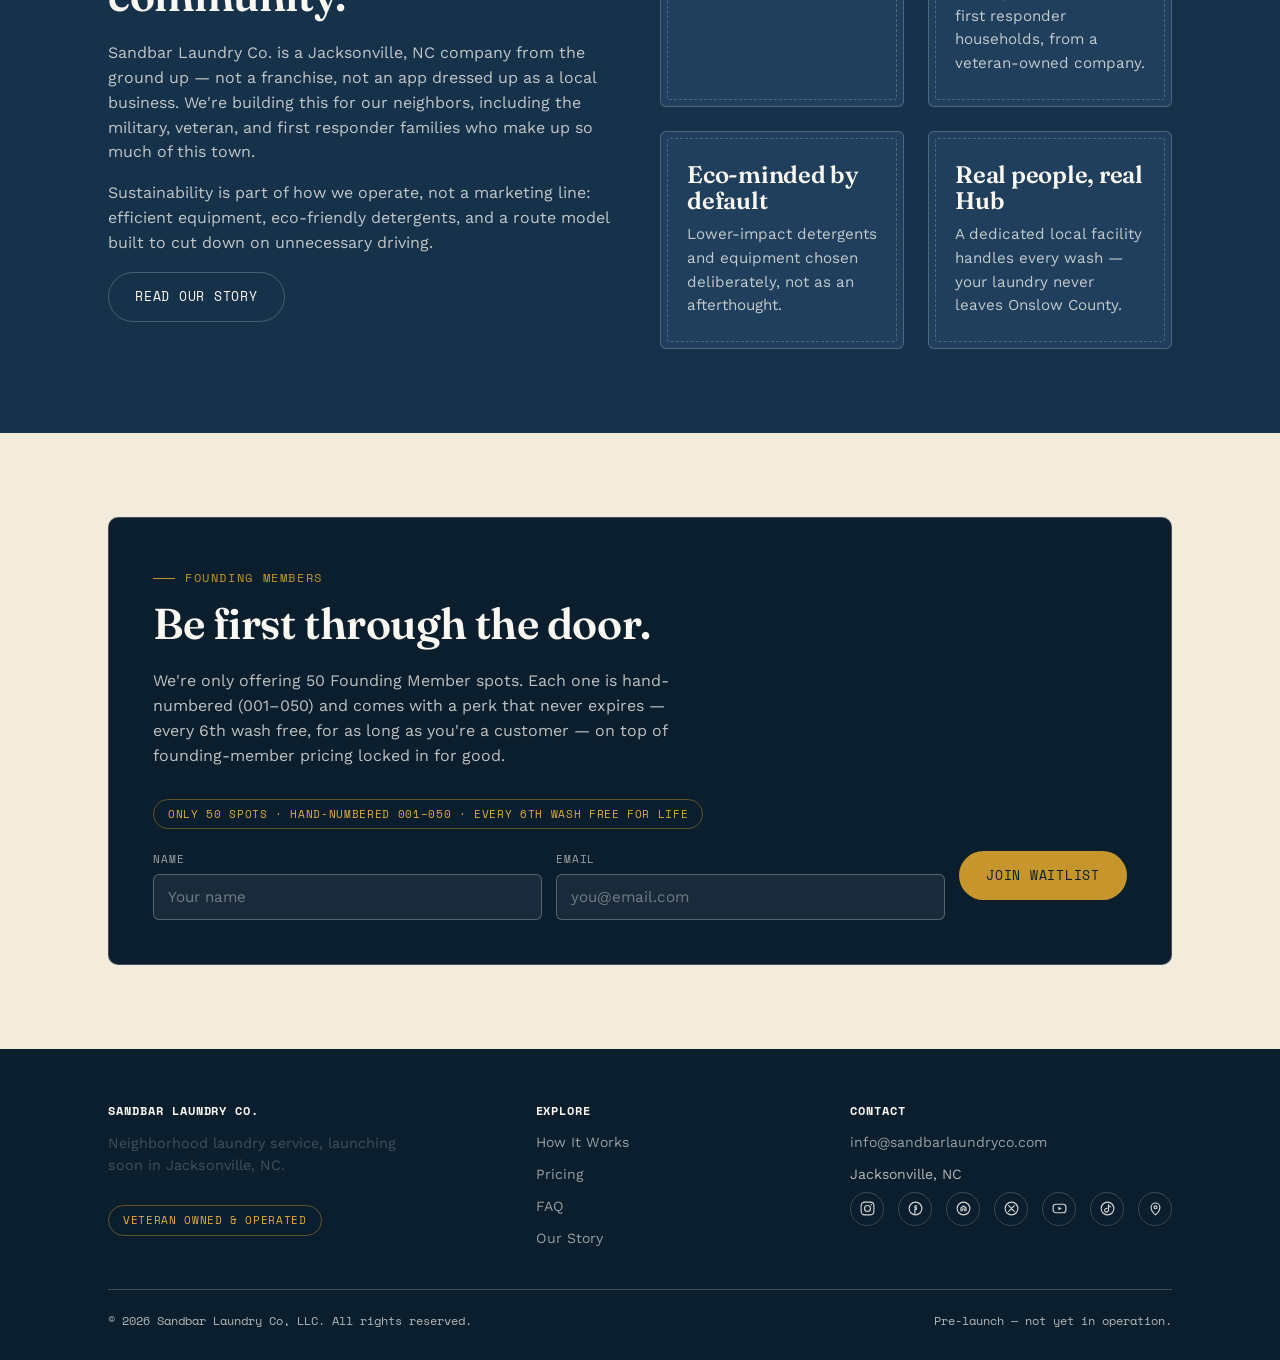
==== commit de0c324e: "Update index.html added founding member page" ====
--- a/index.html
+++ b/index.html
@@ -11,7 +11,7 @@
   gtag('config', 'G-N0R6EFSBZQ');
 </script>
 <title>Sandbar Laundry Co. | Wash · Drop · Repeat — Jacksonville, NC</title>
-<meta name="description" content="Sandbar Laundry Co. is bringing effortless, neighborhood laundry service to Jacksonville, NC. Join the waitlist for founding member pricing.">
+<meta name="description" content="Sandbar Laundry Co. is bringing effortless, neighborhood laundry service to Jacksonville, NC. Only 50 Founding Member spots — hand-numbered, every 6th wash free for life.">
 <link rel="canonical" href="https://sandbarlaundryco.com/">
 <link rel="icon" type="image/x-icon" href="favicon.ico">
 <link rel="icon" type="image/png" sizes="32x32" href="favicon-32.png">
@@ -20,14 +20,14 @@
 <meta property="og:type" content="website">
 <meta property="og:site_name" content="Sandbar Laundry Co.">
 <meta property="og:title" content="Sandbar Laundry Co. | Wash · Drop · Repeat — Jacksonville, NC">
-<meta property="og:description" content="Sandbar Laundry Co. is bringing effortless, neighborhood laundry service to Jacksonville, NC. Join the waitlist for founding member pricing.">
+<meta property="og:description" content="Sandbar Laundry Co. is bringing effortless, neighborhood laundry service to Jacksonville, NC. Only 50 Founding Member spots — hand-numbered, every 6th wash free for life.">
 <meta property="og:url" content="https://sandbarlaundryco.com/">
 <meta property="og:image" content="https://sandbarlaundryco.com/og-image.png">
 <meta property="og:image:width" content="1200">
 <meta property="og:image:height" content="630">
 <meta name="twitter:card" content="summary_large_image">
 <meta name="twitter:title" content="Sandbar Laundry Co. | Wash · Drop · Repeat — Jacksonville, NC">
-<meta name="twitter:description" content="Sandbar Laundry Co. is bringing effortless, neighborhood laundry service to Jacksonville, NC. Join the waitlist for founding member pricing.">
+<meta name="twitter:description" content="Sandbar Laundry Co. is bringing effortless, neighborhood laundry service to Jacksonville, NC. Only 50 Founding Member spots — hand-numbered, every 6th wash free for life.">
 <meta name="twitter:image" content="https://sandbarlaundryco.com/og-image.png">
 <link rel="preconnect" href="https://fonts.googleapis.com">
 <link rel="preconnect" href="https://fonts.gstatic.com" crossorigin>
@@ -64,7 +64,7 @@
         <a href="#waitlist" class="btn btn-primary">Join the waitlist</a>
         <a href="how-it-works.html" class="btn btn-ghost">See how it works</a>
       </div>
-      <p class="hero-note">PRE-LAUNCH — founding members lock in early pricing before we open.</p>
+      <p class="hero-note">PRE-LAUNCH — only 50 Founding Member spots, each hand-numbered with every 6th wash free for life.</p>
     </div>
     <div>
       <div class="badge-stamp">
@@ -143,7 +143,8 @@
     <div class="waitlist-panel">
       <span class="eyebrow">Founding members</span>
       <h2 style="color: var(--paper);">Be first through the door.</h2>
-      <p style="color: rgba(251,248,241,0.75); max-width: 52ch;">Join the waitlist and we'll email you the moment Sandbar opens in Jacksonville — plus founding-member pricing that won't be offered again.</p>
+      <p style="color: rgba(251,248,241,0.75); max-width: 52ch;">We're only offering 50 Founding Member spots. Each one is hand-numbered (001–050) and comes with a perk that never expires — every 6th wash free, for as long as you're a customer — on top of founding-member pricing locked in for good.</p>
+      <span class="tag-pill-dark">Only 50 spots &middot; Hand-numbered 001&ndash;050 &middot; Every 6th wash free for life</span>
 
       <form class="waitlist-form inline" name="waitlist" method="POST" data-netlify="true" netlify-honeypot="bot-field" data-waitlist-form>
         <input type="hidden" name="form-name" value="waitlist">
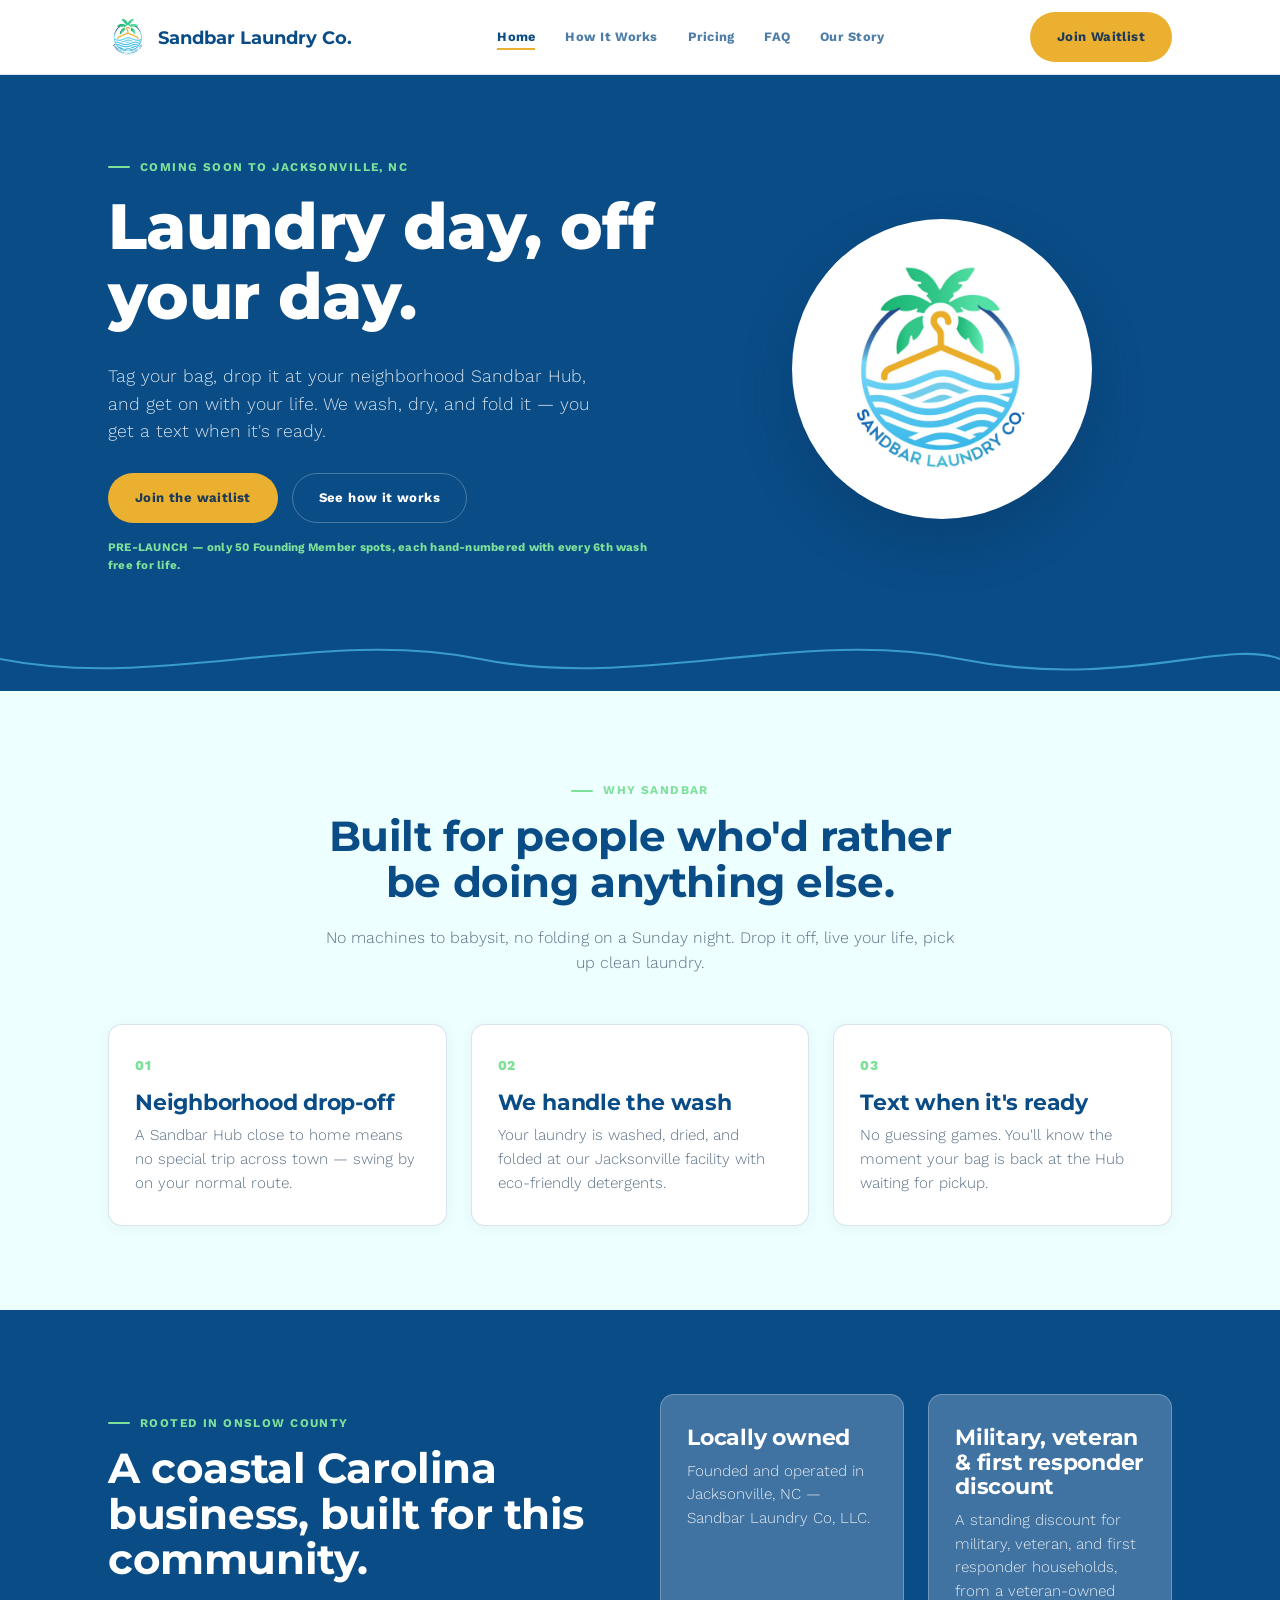
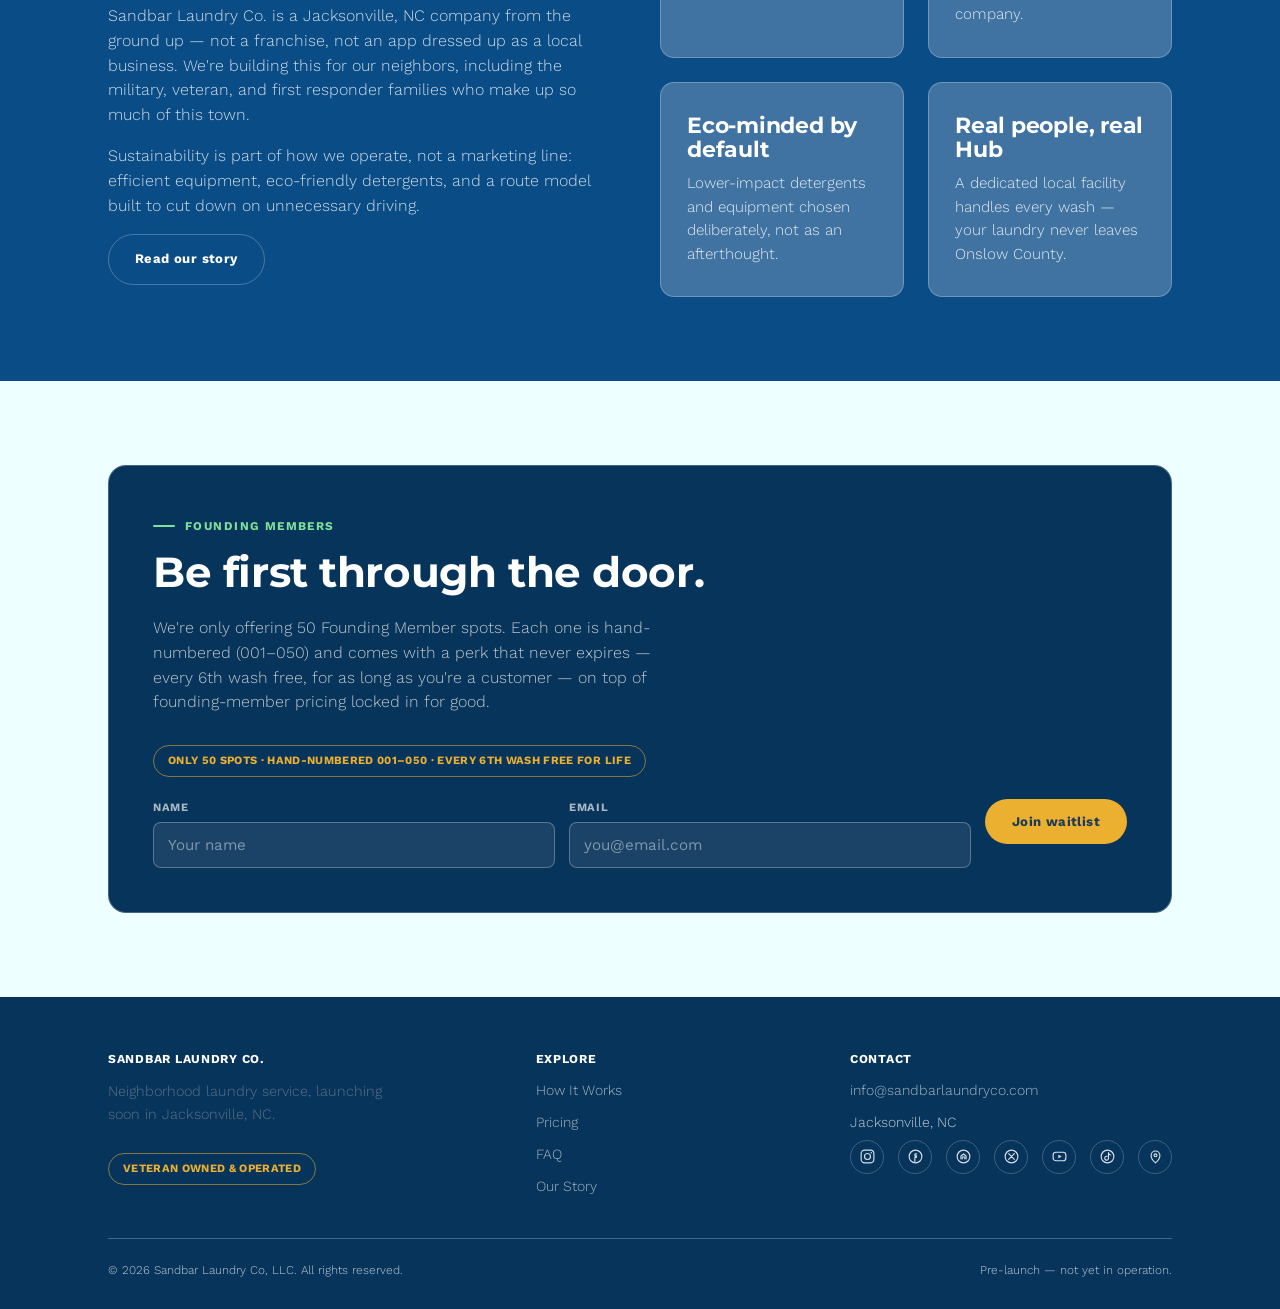
==== commit 7280b271: "Rebrand: apply 2026 brand guide (Sandbar Blue/Clean Green/Wash Blue palette, Montserrat + Work Sans " ====
--- a/index.html
+++ b/index.html
@@ -31,7 +31,7 @@
 <meta name="twitter:image" content="https://sandbarlaundryco.com/og-image.png">
 <link rel="preconnect" href="https://fonts.googleapis.com">
 <link rel="preconnect" href="https://fonts.gstatic.com" crossorigin>
-<link href="https://fonts.googleapis.com/css2?family=Fraunces:opsz,wght@9..144,400;9..144,500;9..144,600&family=Work+Sans:wght@400;500;600&family=Space+Mono:wght@400;700&display=swap" rel="stylesheet">
+<link href="https://fonts.googleapis.com/css2?family=Montserrat:wght@500;700;800&family=Work+Sans:wght@300;400;500;700&display=swap" rel="stylesheet">
 <link rel="stylesheet" href="style.css">
 </head>
 <body>
@@ -39,7 +39,7 @@
 <header class="site-nav">
   <nav class="nav-inner">
     <a href="index.html" class="brand">
-      <span class="brand-mark">SLC</span>
+      <span class="brand-mark"><img src="logo.png" alt="Sandbar Laundry Co. logo" width="40" height="40"></span>
       Sandbar Laundry Co.
     </a>
     <button class="nav-toggle" aria-label="Toggle navigation" aria-expanded="false">☰</button>
@@ -67,12 +67,8 @@
       <p class="hero-note">PRE-LAUNCH — only 50 Founding Member spots, each hand-numbered with every 6th wash free for life.</p>
     </div>
     <div>
-      <div class="badge-stamp">
-        <div class="stamp-inner">
-          <div class="stamp-title">Sandbar</div>
-          <div class="stamp-sub">Wash · Drop · Repeat</div>
-          <div class="stamp-sub">Est. 2026</div>
-        </div>
+      <div class="logo-showcase">
+        <img src="logo.png" alt="Sandbar Laundry Co. — Wash, Drop, Repeat" width="600" height="600">
       </div>
     </div>
   </div>
--- a/style.css
+++ b/style.css
@@ -1,31 +1,33 @@
 /* ==========================================================================
-   Sandbar Laundry Co. — Design System
-   Palette: deep navy, warm sand, marker gold
-   Type: Fraunces (display) / Work Sans (body) / Space Mono (utility)
-   Signature motifs: postage-stamp badge cards, hand-drawn tideline dividers
+   Sandbar Laundry Co. — Design System (2026 Rebrand)
+   Palette: Sandbar Blue, Clean Green, Wash Blue, Linen Blue, Gold Label
+   Type: Montserrat (display) / Work Sans (body + labels)
+   Signature motifs: rounded coastal cards, wave dividers, palm/hanger/wave mark
    ========================================================================== */
 
 :root {
-  --navy: #16324A;
-  --navy-deep: #0B1E2E;
-  --navy-soft: #1F3F5C;
-  --sand: #F3ECDC;
-  --sand-dark: #E4D6B4;
-  --paper: #FBF8F1;
-  --gold: #C6952C;
-  --gold-bright: #E0AC3B;
-  --ink: #16232B;
-  --ink-soft: #445059;
+  --navy: #0a4c86;           /* Sandbar Blue — primary */
+  --navy-deep: #07345b;      /* Sandbar Blue, darkened — header/footer depth */
+  --navy-soft: #4073a1;      /* Sandbar Blue, lightened — cards on dark sections */
+  --sand: #eeffff;           /* Linen Blue — website-use light section bg */
+  --sand-dark: #d1f3fb;      /* Linen Blue toward Wash Blue — hover/alt bg */
+  --paper: #ffffff;          /* pure white — card + body surface */
+  --gold: #ecb031;           /* Gold Label — accent use only (CTAs, tags) */
+  --gold-bright: #efbe56;    /* Gold Label, lightened — hover state */
+  --ink: #1d3b58;            /* Dark Azure — primary text (stands in for black) */
+  --ink-soft: #5b7186;       /* Dark Azure, lightened — secondary text */
+  --green: #7de19a;          /* Clean Green — labels, subheadings, highlights */
+  --wash: #4ebde7;           /* Wash Blue — links, waves, secondary accents */
   --white: #FFFFFF;
-  --line: rgba(22, 50, 74, 0.14);
-  --line-light: rgba(251, 248, 241, 0.22);
-
-  --font-display: 'Fraunces', Georgia, serif;
+  --line: rgba(10, 76, 134, 0.15);
+  --line-light: rgba(255, 255, 255, 0.25);
+
+  --font-display: 'Montserrat', -apple-system, BlinkMacSystemFont, sans-serif;
   --font-body: 'Work Sans', -apple-system, sans-serif;
-  --font-mono: 'Space Mono', ui-monospace, monospace;
+  --font-mono: 'Work Sans', -apple-system, sans-serif; /* label/utility text — bold + tracked, no separate mono family in brand guide */
 
   --max-w: 1120px;
-  --radius: 6px;
+  --radius: 14px;
 }
 
 *, *::before, *::after { box-sizing: border-box; }
@@ -38,6 +40,7 @@
 body {
   margin: 0;
   font-family: var(--font-body);
+  font-weight: 300;
   color: var(--ink);
   background: var(--paper);
   line-height: 1.55;
@@ -46,19 +49,19 @@
 
 h1, h2, h3, h4 {
   font-family: var(--font-display);
-  font-weight: 600;
-  line-height: 1.08;
+  font-weight: 700;
+  line-height: 1.1;
   margin: 0 0 0.5em;
   color: var(--navy);
   letter-spacing: -0.01em;
 }
 
-h1 { font-size: clamp(2.4rem, 5vw, 4.2rem); font-weight: 500; }
-h2 { font-size: clamp(1.9rem, 3.4vw, 2.7rem); }
-h3 { font-size: clamp(1.2rem, 2vw, 1.5rem); }
-
-p { margin: 0 0 1em; color: var(--ink-soft); }
-a { color: inherit; }
+h1 { font-size: clamp(2.4rem, 5vw, 4.1rem); font-weight: 800; }
+h2 { font-size: clamp(1.9rem, 3.4vw, 2.6rem); }
+h3 { font-size: clamp(1.15rem, 2vw, 1.4rem); }
+
+p { margin: 0 0 1em; color: var(--ink-soft); font-weight: 300; }
+a { color: var(--wash); }
 
 .wrap {
   max-width: var(--max-w);
@@ -68,10 +71,11 @@
 
 .eyebrow {
   font-family: var(--font-mono);
-  font-size: 0.72rem;
-  letter-spacing: 0.14em;
+  font-size: 0.74rem;
+  font-weight: 700;
+  letter-spacing: 0.12em;
   text-transform: uppercase;
-  color: var(--gold);
+  color: var(--green);
   display: inline-flex;
   align-items: center;
   gap: 10px;
@@ -80,17 +84,19 @@
 .eyebrow::before {
   content: "";
   width: 22px;
-  height: 1px;
-  background: var(--gold);
+  height: 2px;
+  background: var(--green);
   display: inline-block;
-}
+  border-radius: 2px;
+}
+.section-navy .eyebrow { color: var(--green); }
 
 /* ---------- Buttons ---------- */
 .btn {
   font-family: var(--font-mono);
-  font-size: 0.8rem;
-  letter-spacing: 0.06em;
-  text-transform: uppercase;
+  font-weight: 700;
+  font-size: 0.82rem;
+  letter-spacing: 0.03em;
   text-decoration: none;
   display: inline-flex;
   align-items: center;
@@ -102,7 +108,7 @@
   cursor: pointer;
   transition: transform 0.15s ease, background 0.15s ease, color 0.15s ease, border-color .15s ease;
 }
-.btn-primary { background: var(--gold); color: var(--navy-deep); }
+.btn-primary { background: var(--gold); color: var(--ink); }
 .btn-primary:hover { background: var(--gold-bright); transform: translateY(-1px); }
 .btn-ghost { background: transparent; border-color: var(--line-light); color: var(--paper); }
 .btn-ghost:hover { border-color: var(--gold); color: var(--gold); }
@@ -114,14 +120,14 @@
   position: sticky;
   top: 0;
   z-index: 40;
-  background: var(--navy-deep);
-  border-bottom: 1px solid var(--line-light);
+  background: var(--paper);
+  border-bottom: 1px solid var(--line);
 }
 .nav-inner {
   display: flex;
   align-items: center;
   justify-content: space-between;
-  padding: 16px 28px;
+  padding: 12px 28px;
   max-width: var(--max-w);
   margin: 0 auto;
 }
@@ -130,18 +136,19 @@
   align-items: center;
   gap: 10px;
   text-decoration: none;
-  color: var(--paper);
+  color: var(--navy);
   font-family: var(--font-display);
-  font-size: 1.15rem;
+  font-weight: 700;
+  font-size: 1.1rem;
 }
 .brand-mark {
-  width: 34px; height: 34px;
-  border-radius: 50%;
-  border: 1.5px solid var(--gold);
+  width: 40px; height: 40px;
   display: flex; align-items: center; justify-content: center;
-  font-family: var(--font-mono);
-  font-size: 0.65rem;
-  color: var(--gold);
+  flex-shrink: 0;
+}
+.brand-mark img {
+  width: 100%; height: 100%;
+  object-fit: contain;
 }
 .nav-links {
   display: flex;
@@ -149,32 +156,32 @@
   list-style: none;
   margin: 0; padding: 0;
   font-family: var(--font-mono);
-  font-size: 0.78rem;
-  letter-spacing: 0.04em;
-  text-transform: uppercase;
+  font-weight: 700;
+  font-size: 0.8rem;
+  letter-spacing: 0.02em;
 }
 .nav-links a {
-  color: var(--paper);
+  color: var(--navy);
   text-decoration: none;
-  opacity: 0.78;
+  opacity: 0.72;
   padding-bottom: 4px;
-  border-bottom: 1px solid transparent;
+  border-bottom: 2px solid transparent;
 }
 .nav-links a:hover, .nav-links a[aria-current="page"] { opacity: 1; border-color: var(--gold); }
 .nav-cta { display: none; }
 @media (min-width: 880px) { .nav-cta { display: inline-flex; } }
 .nav-toggle {
   display: inline-flex;
-  background: none; border: 1px solid var(--line-light); border-radius: 8px;
-  color: var(--paper); padding: 8px 10px; cursor: pointer;
+  background: none; border: 1px solid var(--line); border-radius: 8px;
+  color: var(--navy); padding: 8px 10px; cursor: pointer;
 }
 @media (min-width: 880px) { .nav-toggle { display: none; } }
 @media (max-width: 879px) {
-  .nav-links { position: absolute; top: 100%; left: 0; right: 0; background: var(--navy-deep);
-    flex-direction: column; gap: 0; padding: 6px 28px 18px; border-bottom: 1px solid var(--line-light);
+  .nav-links { position: absolute; top: 100%; left: 0; right: 0; background: var(--paper);
+    flex-direction: column; gap: 0; padding: 6px 28px 18px; border-bottom: 1px solid var(--line);
     display: none; }
   .nav-links.open { display: flex; }
-  .nav-links li { padding: 12px 0; border-top: 1px solid var(--line-light); }
+  .nav-links li { padding: 12px 0; border-top: 1px solid var(--line); }
 }
 
 /* ---------- Hero ---------- */
@@ -183,7 +190,7 @@
   color: var(--paper);
   position: relative;
   overflow: hidden;
-  padding: 88px 0 0;
+  padding: 76px 0 0;
 }
 .hero-grid {
   display: grid;
@@ -192,46 +199,40 @@
 }
 @media (min-width: 900px) { .hero-grid { grid-template-columns: 1.1fr 0.9fr; padding-bottom: 40px; } }
 .hero h1 { color: var(--paper); }
-.hero .lede { color: rgba(251,248,241,0.78); font-size: 1.1rem; max-width: 46ch; }
+.hero .lede { color: rgba(255,255,255,0.82); font-size: 1.1rem; max-width: 46ch; font-weight: 300; }
 .hero-actions { display: flex; flex-wrap: wrap; gap: 14px; margin-top: 28px; }
-.hero-note { font-family: var(--font-mono); font-size: 0.72rem; color: rgba(251,248,241,0.55); margin-top: 16px; letter-spacing: .03em; }
-
-.badge-stamp {
-  border: 1.5px dashed rgba(251,248,241,0.35);
+.hero-note { font-family: var(--font-mono); font-weight: 700; font-size: 0.72rem; color: var(--green); margin-top: 16px; letter-spacing: .02em; }
+
+/* Logo showcase — replaces the old text-only stamp badge with the real mark,
+   framed on white so the flattened (non-transparent) logo file sits cleanly
+   on the dark hero background. */
+.logo-showcase {
+  aspect-ratio: 1;
+  width: min(300px, 82%);
+  margin: 0 auto;
+  background: var(--paper);
   border-radius: 50%;
-  aspect-ratio: 1;
-  width: min(280px, 80%);
-  margin: 0 auto;
+  overflow: hidden;
+  box-shadow: 0 24px 48px rgba(7, 52, 91, 0.35);
   display: flex; align-items: center; justify-content: center;
-  text-align: center;
-  font-family: var(--font-mono);
-  color: var(--gold-bright);
-  padding: 20px;
-}
-.badge-stamp .stamp-inner {
-  border: 1px solid rgba(198,149,44,0.5);
-  border-radius: 50%;
-  width: 100%; height: 100%;
-  display: flex; flex-direction: column; align-items: center; justify-content: center;
-  gap: 6px;
-}
-.badge-stamp .stamp-title { font-family: var(--font-display); color: var(--paper); font-size: 1.3rem; }
-.badge-stamp .stamp-sub { font-size: 0.62rem; letter-spacing: 0.14em; text-transform: uppercase; }
-
-/* Tideline divider */
+  padding: 8%;
+}
+.logo-showcase img { width: 100%; height: 100%; object-fit: contain; }
+
+/* Wave divider */
 .tideline { width: 100%; height: 64px; display: block; }
-.tideline path { fill: none; stroke: var(--gold); stroke-width: 1.5; opacity: 0.55; }
+.tideline path { fill: none; stroke: var(--wash); stroke-width: 2; opacity: 0.7; }
 
 /* ---------- Sections ---------- */
 section { padding: 84px 0; }
 .section-sand { background: var(--sand); }
 .section-navy { background: var(--navy); color: var(--paper); }
 .section-navy h2, .section-navy h3 { color: var(--paper); }
-.section-navy p { color: rgba(251,248,241,0.75); }
+.section-navy p { color: rgba(255,255,255,0.8); }
 .section-head { max-width: 640px; margin-bottom: 48px; }
 .section-head.center { margin-left: auto; margin-right: auto; text-align: center; }
 
-/* Feature / stamp cards */
+/* Feature / info cards */
 .card-grid { display: grid; gap: 24px; }
 @media (min-width: 700px) { .card-grid.cols-3 { grid-template-columns: repeat(3, 1fr); } }
 @media (min-width: 700px) { .card-grid.cols-2 { grid-template-columns: repeat(2, 1fr); } }
@@ -242,19 +243,14 @@
   border-radius: var(--radius);
   padding: 30px 26px;
   position: relative;
-}
-.stamp-card::before {
-  content: "";
-  position: absolute; inset: 6px;
-  border: 1px dashed var(--line);
-  border-radius: 3px;
-  pointer-events: none;
+  box-shadow: 0 2px 14px rgba(10, 76, 134, 0.06);
 }
 .stamp-card .num {
   font-family: var(--font-mono);
-  color: var(--gold);
-  font-size: 0.78rem;
-  letter-spacing: 0.08em;
+  color: var(--green);
+  font-weight: 800;
+  font-size: 0.85rem;
+  letter-spacing: 0.04em;
   display: block;
   margin-bottom: 14px;
 }
@@ -264,8 +260,9 @@
 .section-navy .stamp-card {
   background: var(--navy-soft);
   border-color: var(--line-light);
-}
-.section-navy .stamp-card::before { border-color: var(--line-light); }
+  box-shadow: none;
+}
+.section-navy .stamp-card p { color: rgba(255,255,255,0.85); }
 
 /* Steps (real sequence) */
 .steps { counter-reset: step; }
@@ -278,9 +275,10 @@
 }
 .step:first-child { border-top: none; }
 .step-index {
-  font-family: var(--font-mono);
-  color: var(--gold);
-  font-size: 1rem;
+  font-family: var(--font-display);
+  font-weight: 800;
+  color: var(--wash);
+  font-size: 1.3rem;
   padding-top: 4px;
 }
 
@@ -293,44 +291,45 @@
   display: flex;
   flex-direction: column;
   gap: 16px;
-}
-.price-card.featured { border-color: var(--gold); box-shadow: 0 0 0 1px var(--gold); }
-.price-tag { font-family: var(--font-mono); color: var(--gold); font-size: 0.75rem; text-transform: uppercase; letter-spacing: .08em; }
+  box-shadow: 0 2px 14px rgba(10, 76, 134, 0.06);
+}
+.price-card.featured { border-color: var(--gold); box-shadow: 0 0 0 2px var(--gold); }
+.price-tag { font-family: var(--font-mono); color: var(--green); font-weight: 800; font-size: 0.76rem; text-transform: uppercase; letter-spacing: .06em; }
 .price-list { list-style: none; margin: 0; padding: 0; display: flex; flex-direction: column; gap: 10px; }
 .price-list li { padding-left: 22px; position: relative; font-size: 0.92rem; color: var(--ink-soft); }
-.price-list li::before { content: "—"; position: absolute; left: 0; color: var(--gold); }
+.price-list li::before { content: "—"; position: absolute; left: 0; color: var(--wash); }
 
 /* Waitlist form */
 .waitlist-panel {
   background: var(--navy-deep);
   color: var(--paper);
-  border-radius: 10px;
+  border-radius: 18px;
   padding: 44px;
   border: 1px solid var(--line-light);
 }
 .waitlist-form { display: grid; gap: 14px; margin-top: 22px; }
 @media (min-width: 640px) { .waitlist-form.inline { grid-template-columns: 1fr 1fr auto; align-items: start; } }
 .field { display: flex; flex-direction: column; gap: 6px; }
-.field label { font-family: var(--font-mono); font-size: 0.68rem; letter-spacing: 0.08em; text-transform: uppercase; color: rgba(251,248,241,0.6); }
+.field label { font-family: var(--font-mono); font-weight: 700; font-size: 0.7rem; letter-spacing: 0.06em; text-transform: uppercase; color: rgba(255,255,255,0.65); }
 .field input, .field select {
   font-family: var(--font-body);
   font-size: 0.95rem;
   padding: 13px 14px;
-  border-radius: 6px;
-  border: 1px solid rgba(251,248,241,0.28);
-  background: rgba(251,248,241,0.06);
+  border-radius: 8px;
+  border: 1px solid rgba(255,255,255,0.28);
+  background: rgba(255,255,255,0.08);
   color: var(--paper);
 }
-.field input::placeholder { color: rgba(251,248,241,0.4); }
+.field input::placeholder { color: rgba(255,255,255,0.45); }
 .field input:focus, .field select:focus, a:focus-visible, button:focus-visible {
   outline: 2px solid var(--gold);
   outline-offset: 2px;
 }
 .hp-field { position: absolute; left: -9999px; }
-.form-msg { font-family: var(--font-mono); font-size: 0.78rem; margin-top: 14px; display: none; }
+.form-msg { font-family: var(--font-mono); font-weight: 700; font-size: 0.8rem; margin-top: 14px; display: none; }
 .form-msg.show { display: block; }
-.form-msg.ok { color: #8FCB8A; }
-.form-msg.err { color: #E28B8B; }
+.form-msg.ok { color: var(--green); }
+.form-msg.err { color: #ffb4b4; }
 
 /* FAQ accordion */
 .faq-item { border-top: 1px solid var(--line); padding: 22px 0; }
@@ -346,11 +345,12 @@
   align-items: center;
   gap: 20px;
   font-family: var(--font-display);
-  font-size: 1.1rem;
+  font-weight: 700;
+  font-size: 1.08rem;
   color: var(--navy);
   padding: 0;
 }
-.faq-q .plus { font-family: var(--font-mono); color: var(--gold); font-size: 1.1rem; transition: transform .2s ease; }
+.faq-q .plus { font-family: var(--font-mono); font-weight: 800; color: var(--wash); font-size: 1.2rem; transition: transform .2s ease; }
 .faq-item[data-open="true"] .plus { transform: rotate(45deg); }
 .faq-a { max-height: 0; overflow: hidden; transition: max-height .25s ease; }
 .faq-item[data-open="true"] .faq-a { max-height: 400px; }
@@ -359,15 +359,15 @@
 /* Footer */
 footer.site-footer {
   background: var(--navy-deep);
-  color: rgba(251,248,241,0.7);
+  color: rgba(255,255,255,0.75);
   padding: 56px 0 30px;
 }
 .footer-grid { display: grid; gap: 32px; margin-bottom: 40px; }
 @media (min-width: 700px) { .footer-grid { grid-template-columns: 1.4fr 1fr 1fr; } }
-.footer-grid h4 { color: var(--paper); font-family: var(--font-mono); font-size: 0.75rem; letter-spacing: .08em; text-transform: uppercase; margin-bottom: 14px; }
+.footer-grid h4 { color: var(--paper); font-family: var(--font-mono); font-weight: 700; font-size: 0.76rem; letter-spacing: .06em; text-transform: uppercase; margin-bottom: 14px; }
 .footer-grid ul { list-style: none; margin: 0; padding: 0; display: flex; flex-direction: column; gap: 10px; font-size: 0.88rem; }
-.footer-grid a { text-decoration: none; opacity: .85; }
-.footer-grid a:hover { opacity: 1; color: var(--gold-bright); }
+.footer-grid a { text-decoration: none; opacity: .85; color: inherit; }
+.footer-grid a:hover { opacity: 1; color: var(--green); }
 
 .social-links {
   display: flex;
@@ -387,8 +387,8 @@
   transition: border-color .15s ease, color .15s ease, opacity .15s ease;
 }
 .social-links a:hover {
-  border-color: var(--gold);
-  color: var(--gold-bright);
+  border-color: var(--green);
+  color: var(--green);
   opacity: 1;
 }
 .social-links svg { width: 17px; height: 17px; }
@@ -396,17 +396,18 @@
   border-top: 1px solid var(--line-light);
   padding-top: 22px;
   font-family: var(--font-mono);
+  font-size: 0.74rem;
+  display: flex; flex-wrap: wrap; gap: 10px; justify-content: space-between;
+}
+
+.tag-pill {
+  display: inline-flex;
+  align-items: center;
+  gap: 8px;
+  font-family: var(--font-mono);
+  font-weight: 700;
   font-size: 0.72rem;
-  display: flex; flex-wrap: wrap; gap: 10px; justify-content: space-between;
-}
-
-.tag-pill {
-  display: inline-flex;
-  align-items: center;
-  gap: 8px;
-  font-family: var(--font-mono);
-  font-size: 0.7rem;
-  letter-spacing: .05em;
+  letter-spacing: .03em;
   text-transform: uppercase;
   border: 1px solid var(--line);
   border-radius: 999px;
@@ -419,14 +420,15 @@
   align-items: center;
   gap: 8px;
   font-family: var(--font-mono);
-  font-size: 0.68rem;
-  letter-spacing: .06em;
+  font-weight: 700;
+  font-size: 0.7rem;
+  letter-spacing: .03em;
   text-transform: uppercase;
-  border: 1px solid rgba(198, 149, 44, 0.45);
+  border: 1px solid rgba(236, 176, 49, 0.55);
   border-radius: 999px;
   padding: 6px 14px;
   margin-top: 14px;
-  color: var(--gold-bright);
+  color: var(--gold);
 }
 
 .two-col { display: grid; gap: 40px; }
@@ -434,9 +436,10 @@
 
 .honest-note {
   font-family: var(--font-mono);
-  font-size: 0.72rem;
+  font-weight: 500;
+  font-size: 0.74rem;
   color: var(--ink-soft);
-  border-left: 2px solid var(--gold);
+  border-left: 2px solid var(--wash);
   padding-left: 14px;
   margin-top: 24px;
 }
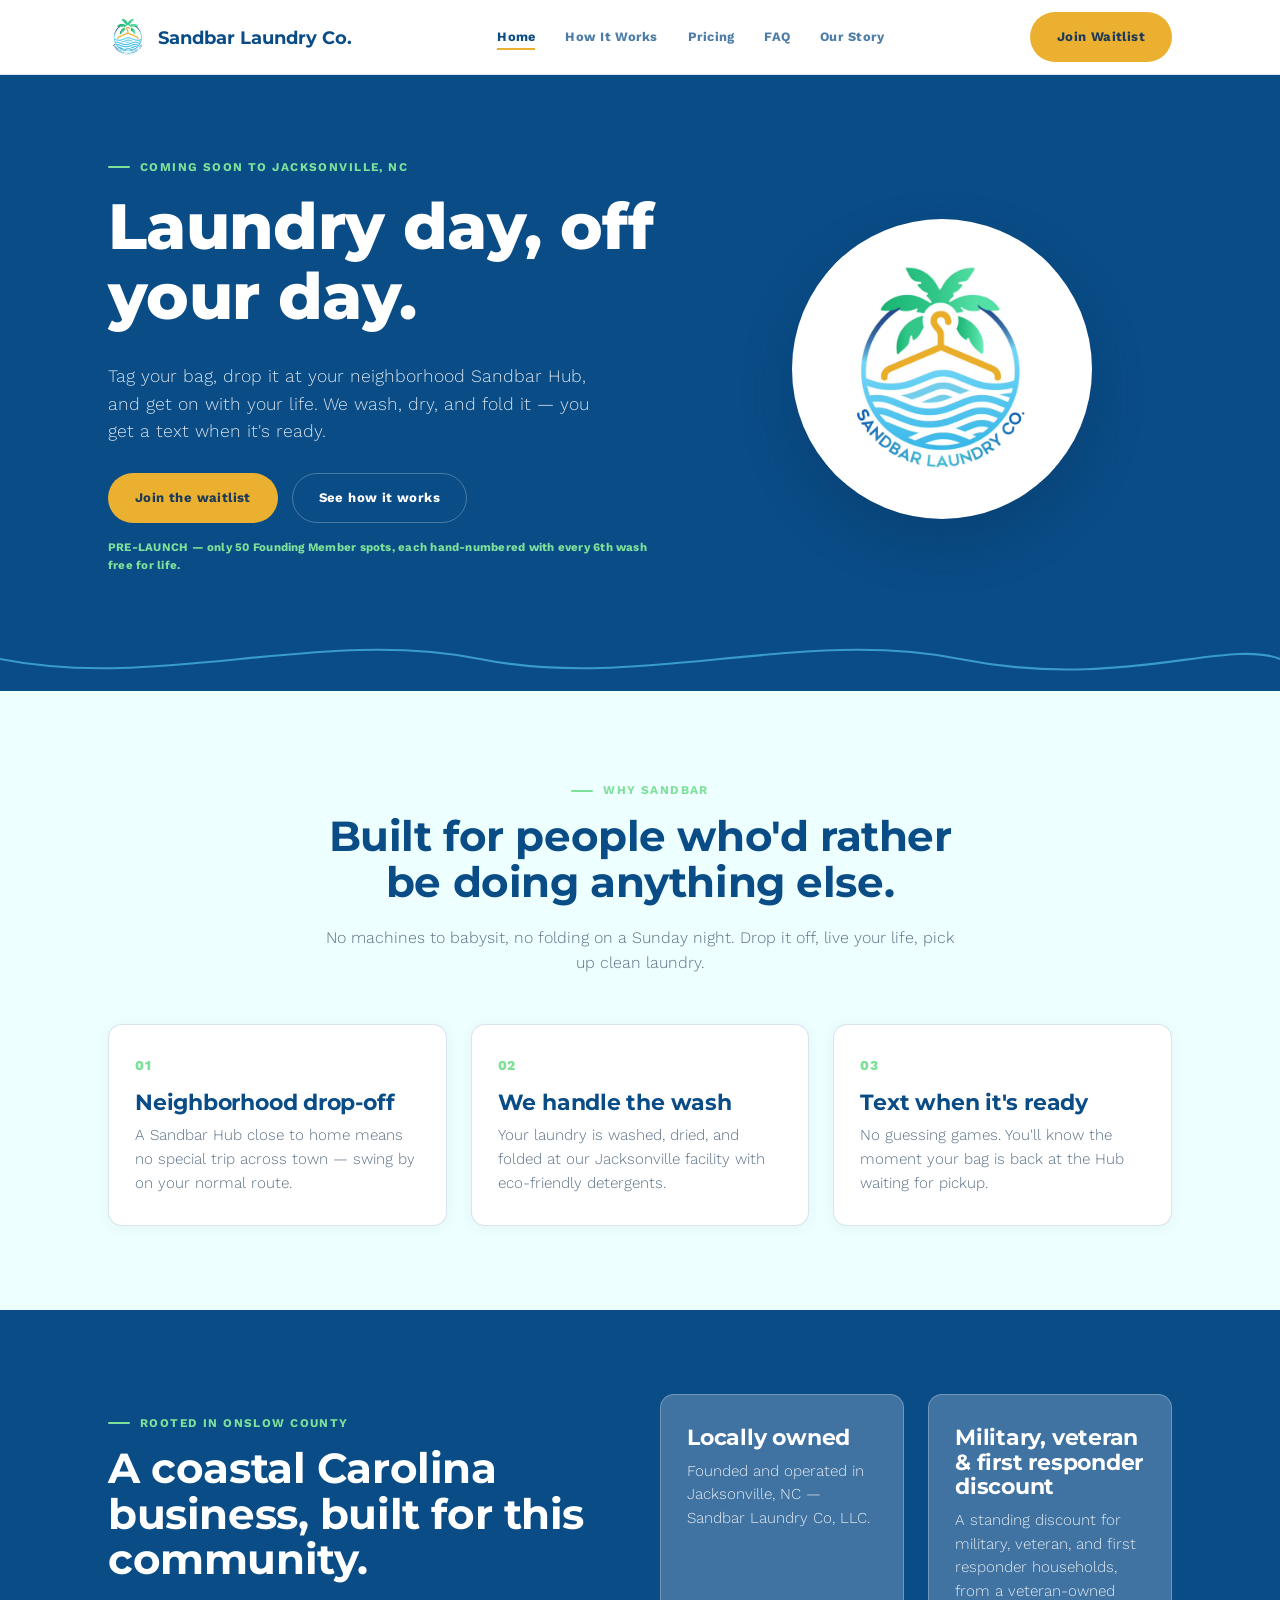
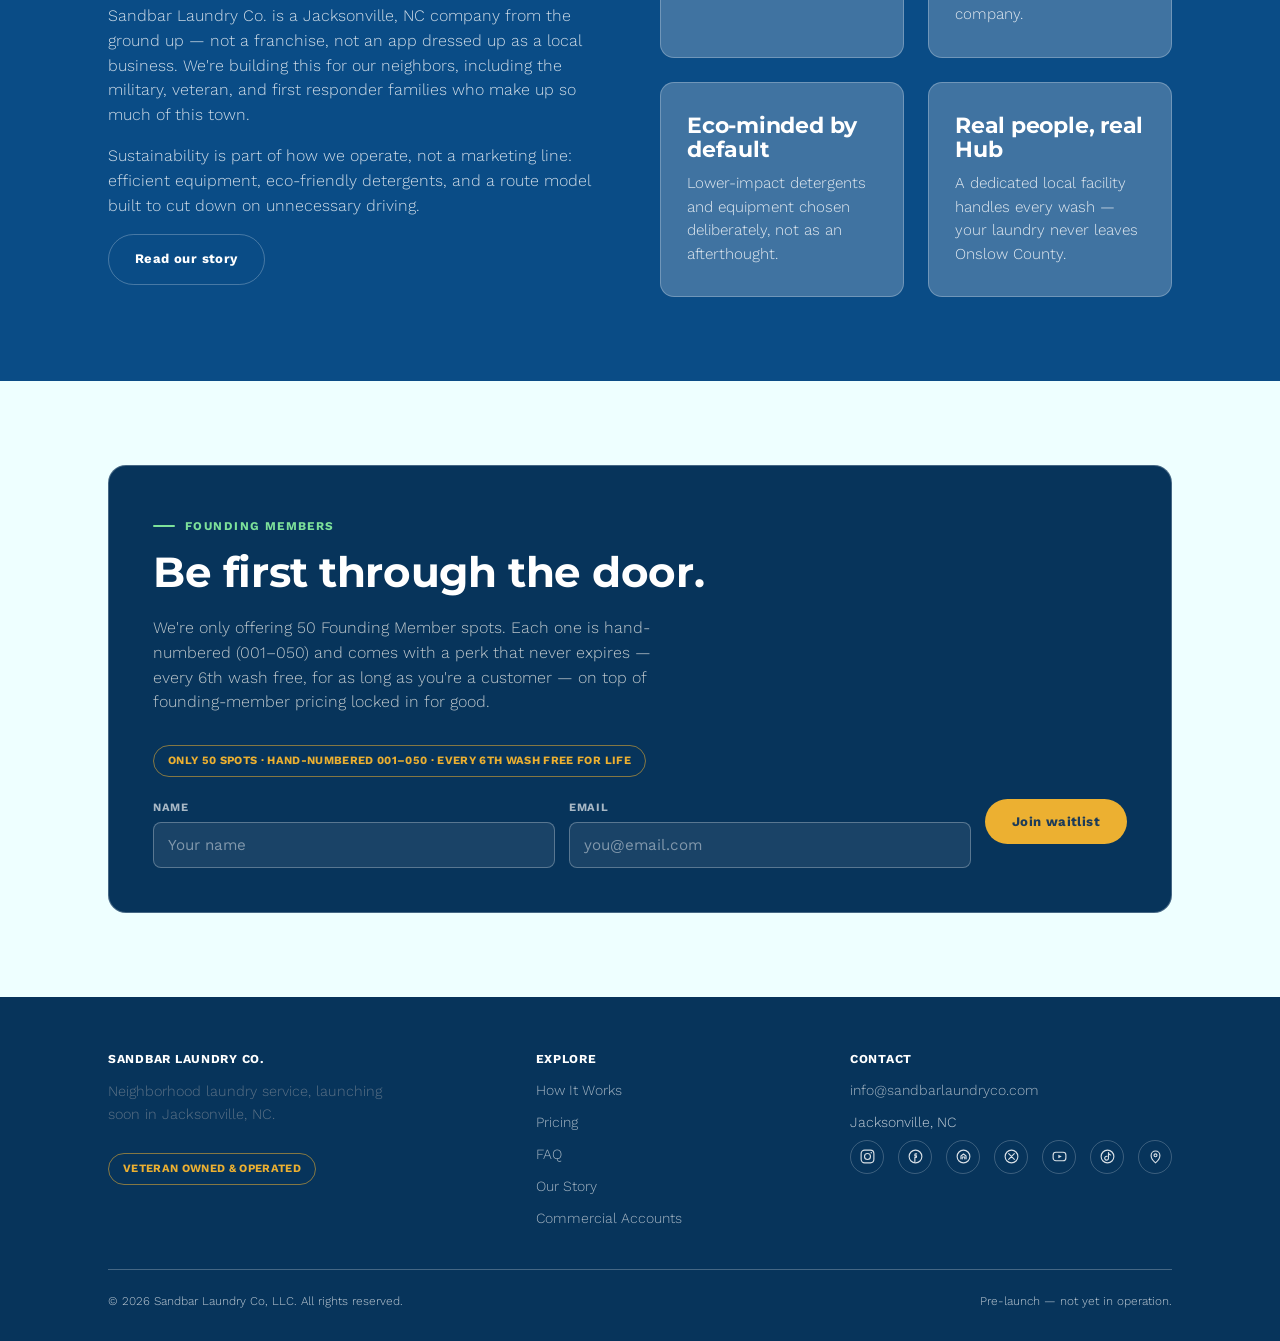
==== commit ddab162a: "Add commercial accounts page - New commercial.html: eco-friendly B2B wash-and-fold page for gyms,   " ====
--- a/index.html
+++ b/index.html
@@ -176,6 +176,7 @@
           <li><a href="pricing.html">Pricing</a></li>
           <li><a href="faq.html">FAQ</a></li>
           <li><a href="about.html">Our Story</a></li>
+          <li><a href="commercial.html">Commercial Accounts</a></li>
         </ul>
       </div>
       <div>
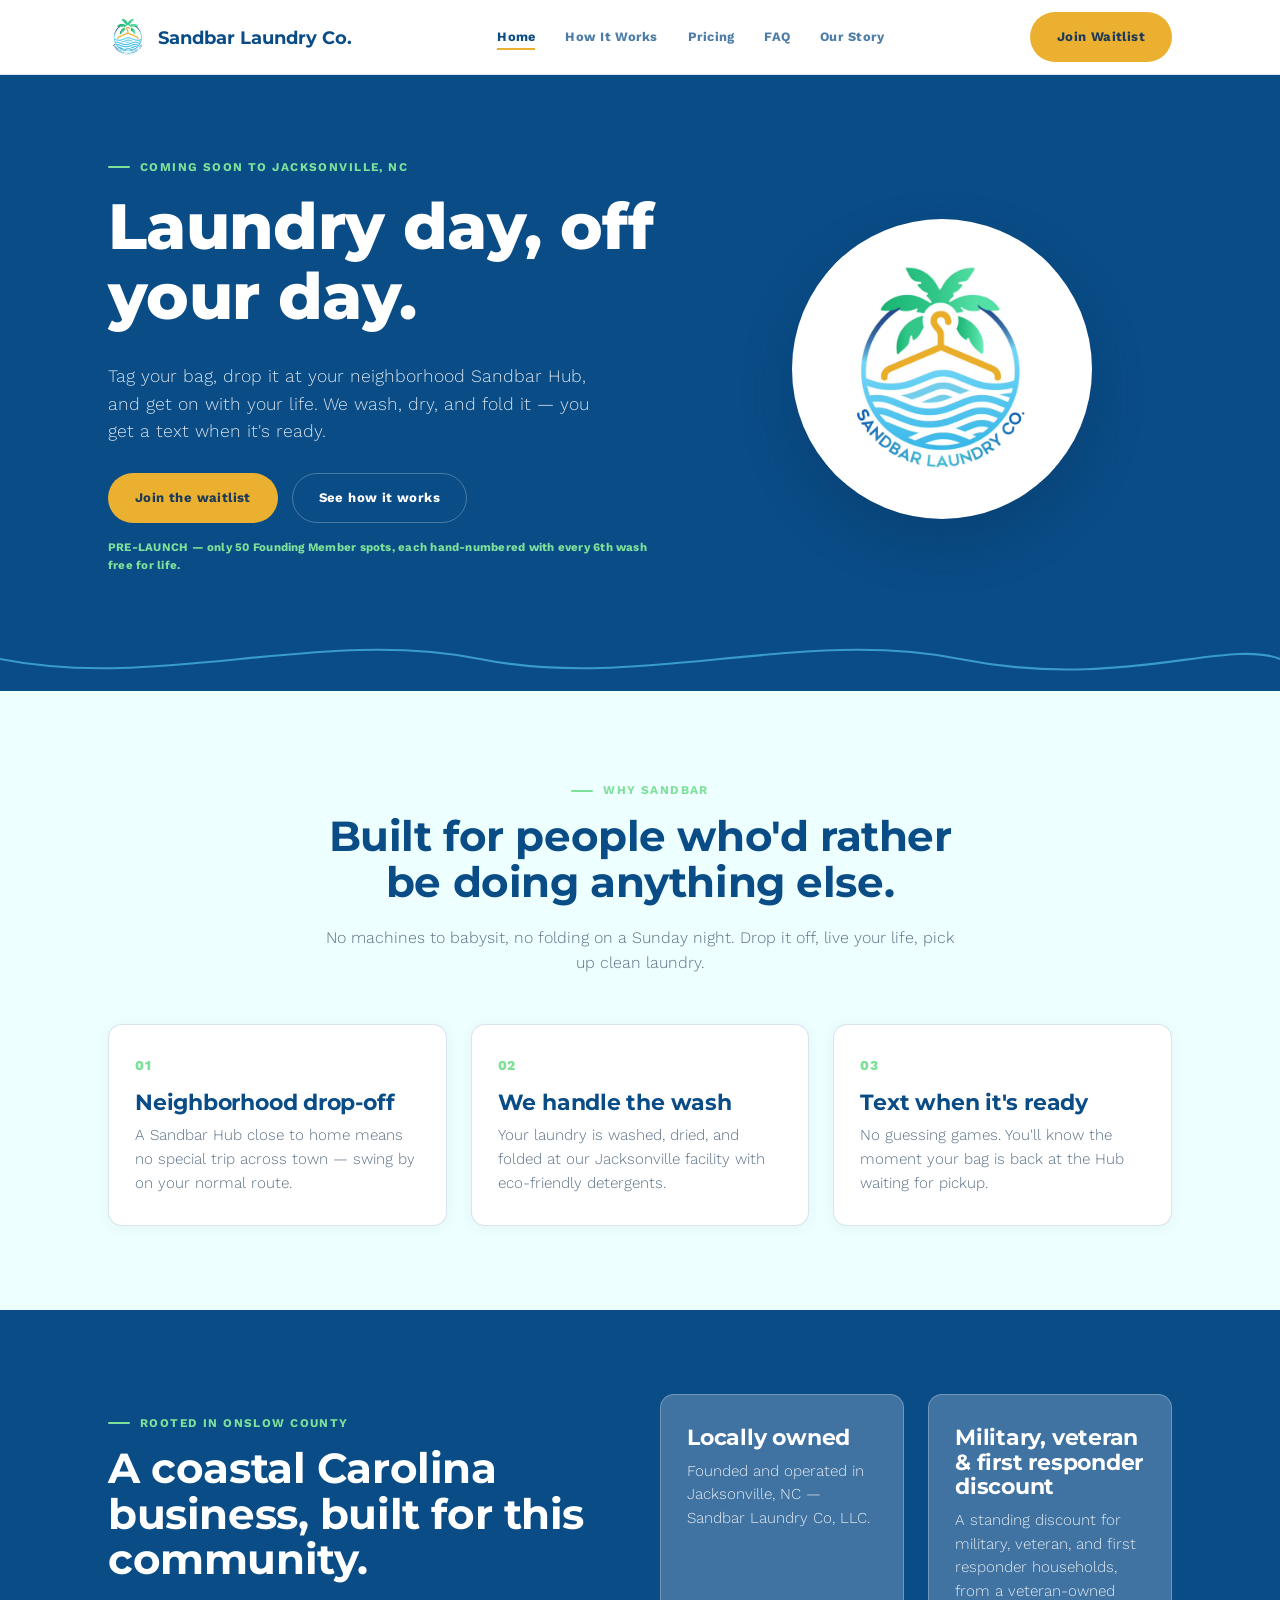
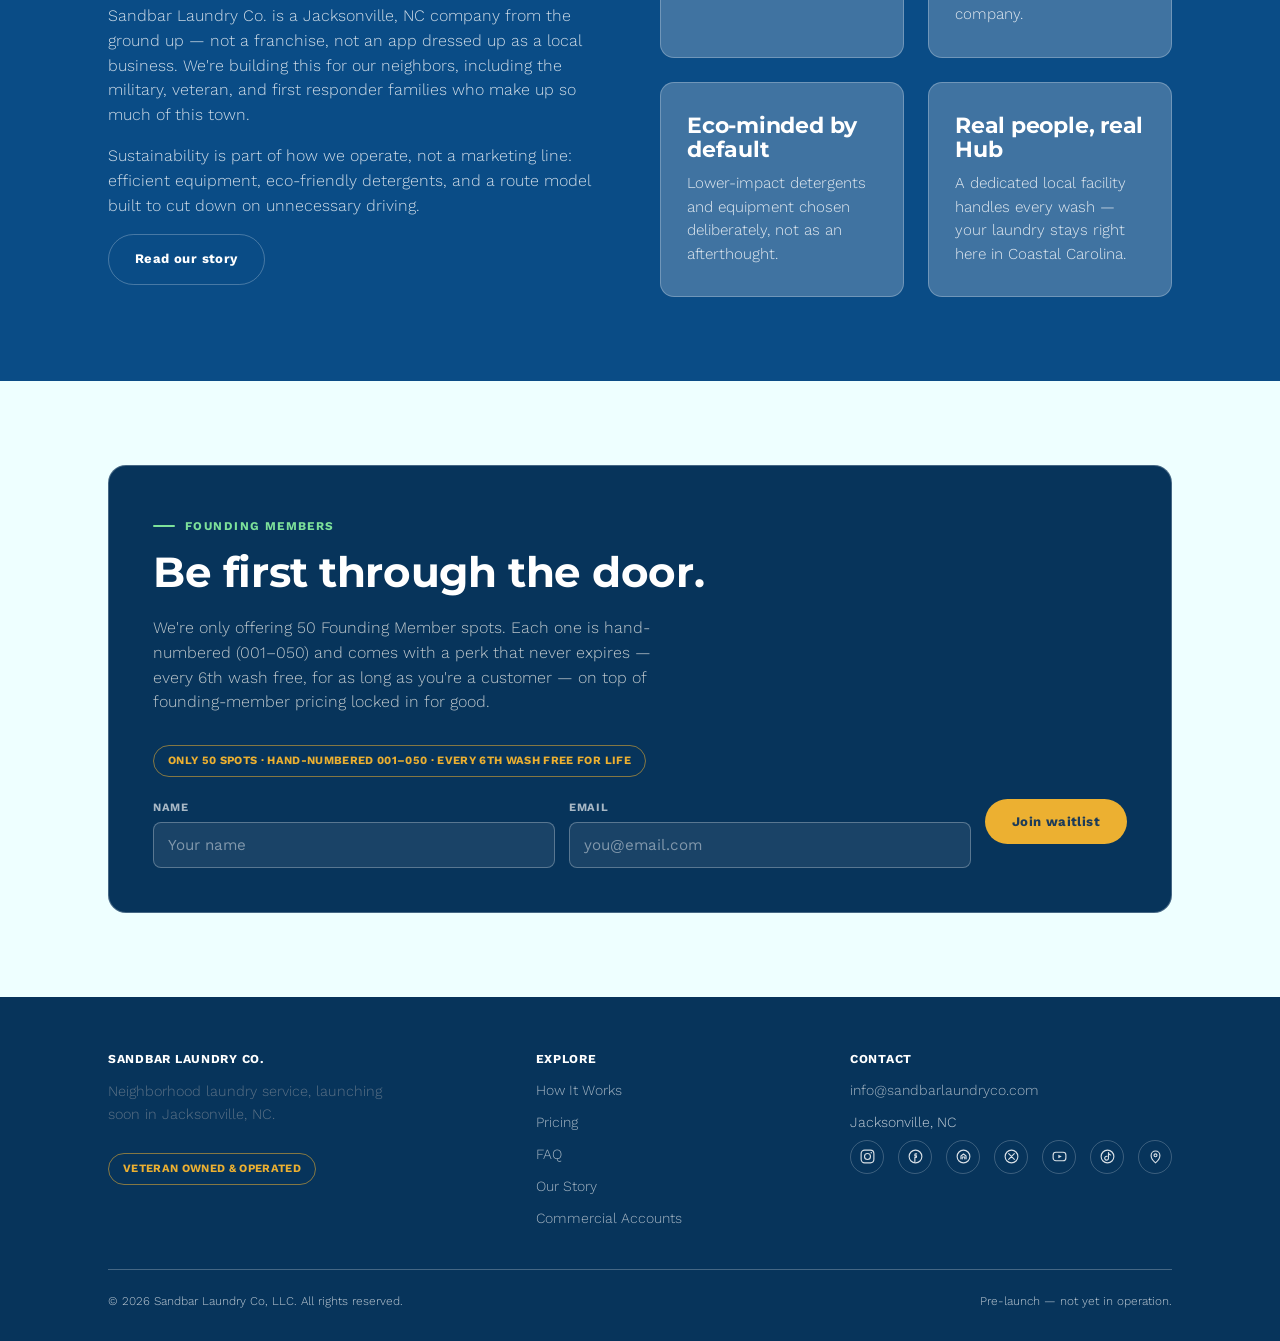
==== commit b76cb954: "Update index.html" ====
--- a/index.html
+++ b/index.html
@@ -128,7 +128,7 @@
       </div>
       <div class="stamp-card">
         <h3>Real people, real Hub</h3>
-        <p>A dedicated local facility handles every wash — your laundry never leaves Onslow County.</p>
+        <p>A dedicated local facility handles every wash — your laundry stays right here in Coastal Carolina.</p>
       </div>
     </div>
   </div>
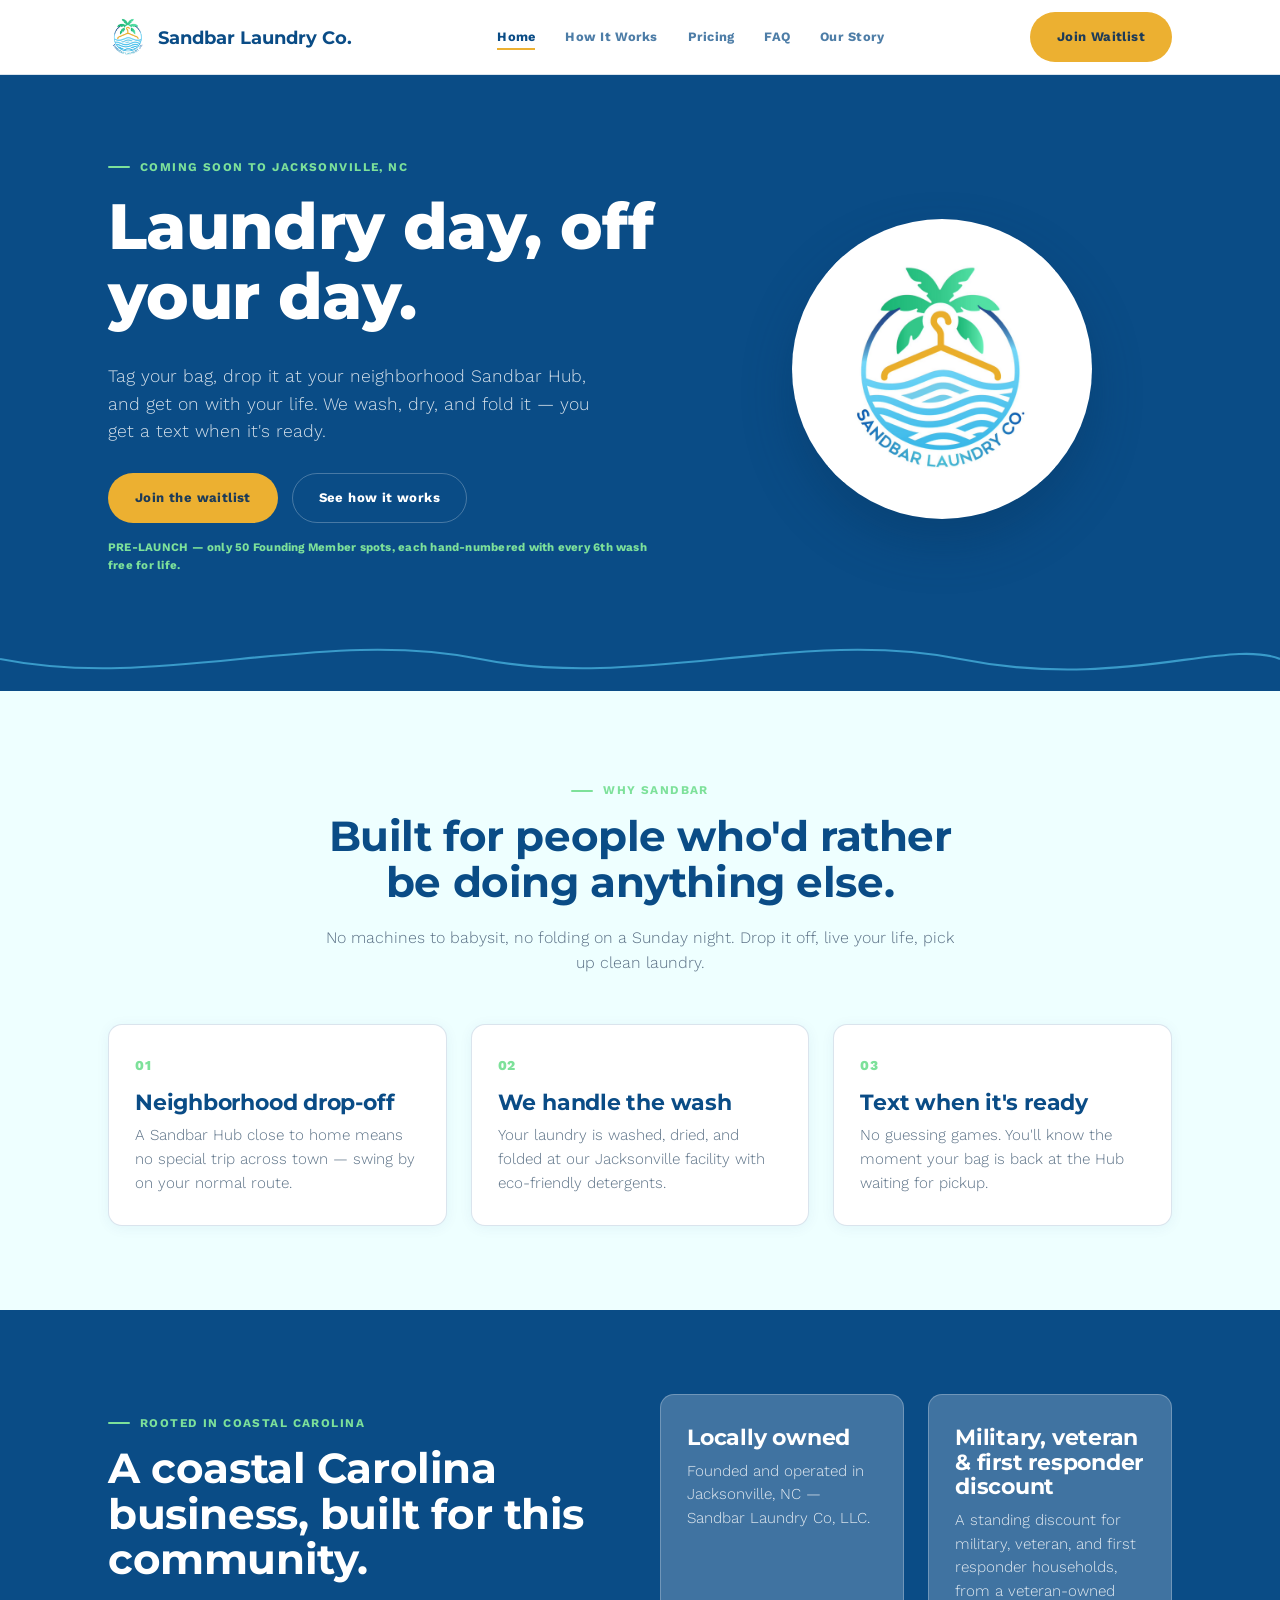
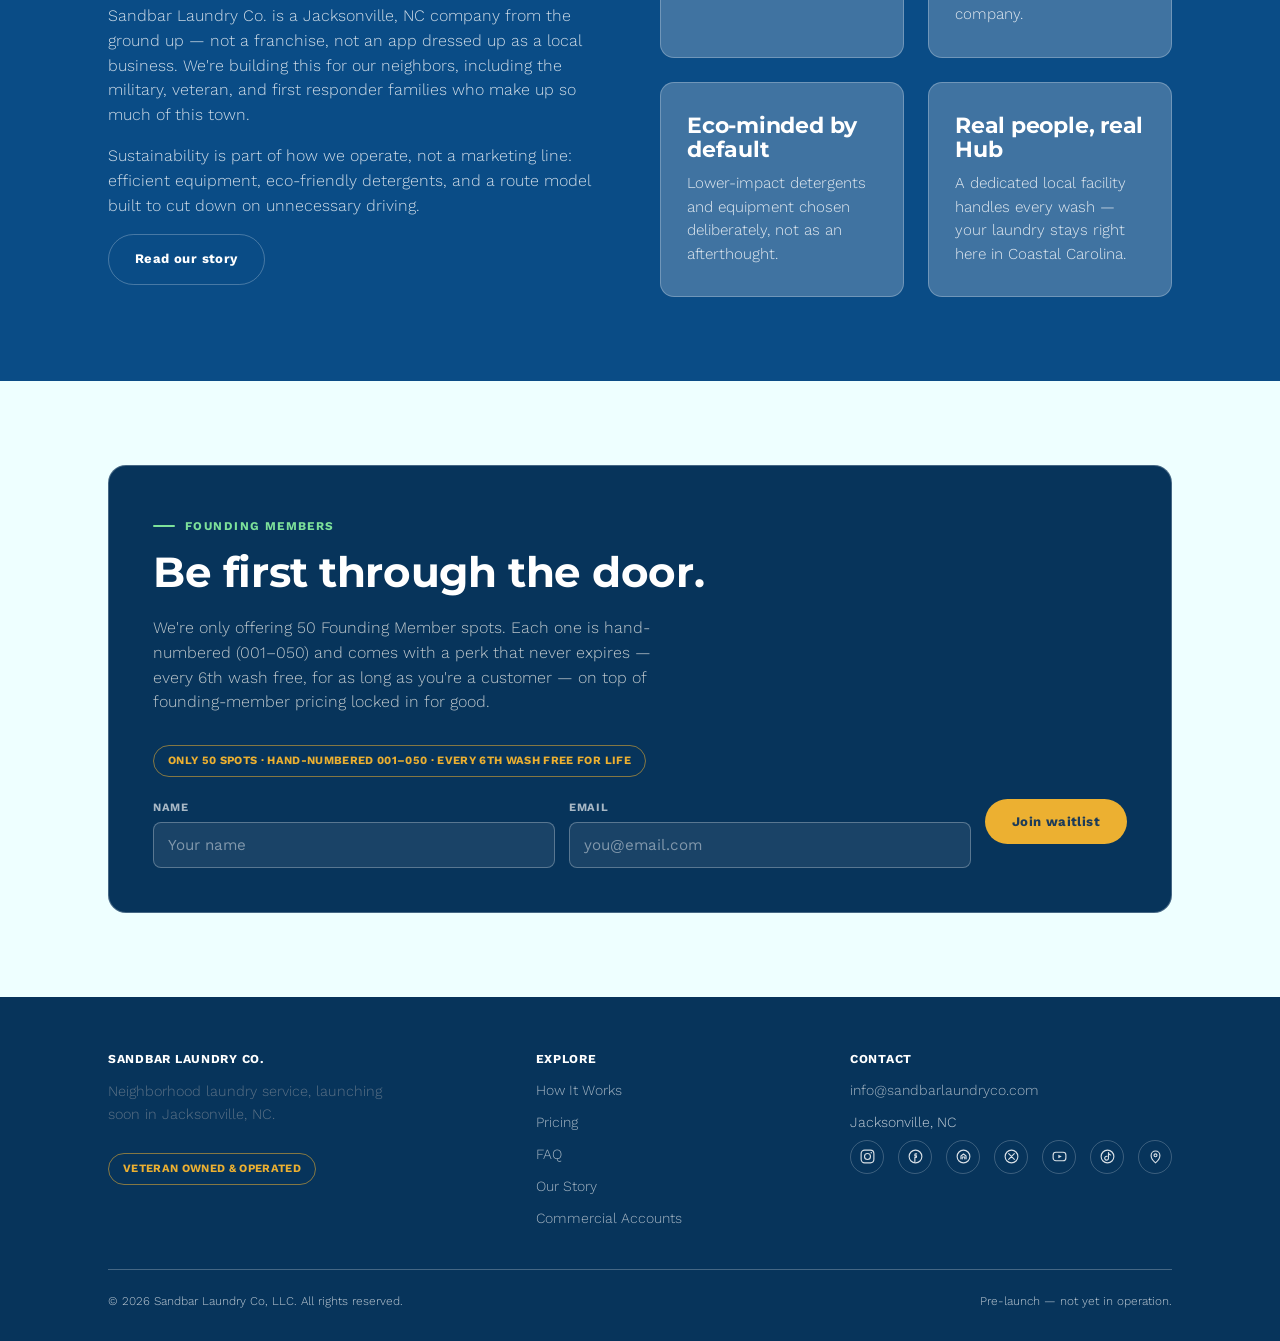
==== commit 569846fb: "Update index.html" ====
--- a/index.html
+++ b/index.html
@@ -107,7 +107,7 @@
 <section class="section-navy">
   <div class="wrap two-col">
     <div>
-      <span class="eyebrow">Rooted in Onslow County</span>
+      <span class="eyebrow">Rooted in coastal Carolina</span>
       <h2>A coastal Carolina business, built for this community.</h2>
       <p>Sandbar Laundry Co. is a Jacksonville, NC company from the ground up — not a franchise, not an app dressed up as a local business. We're building this for our neighbors, including the military, veteran, and first responder families who make up so much of this town.</p>
       <p>Sustainability is part of how we operate, not a marketing line: efficient equipment, eco-friendly detergents, and a route model built to cut down on unnecessary driving.</p>
